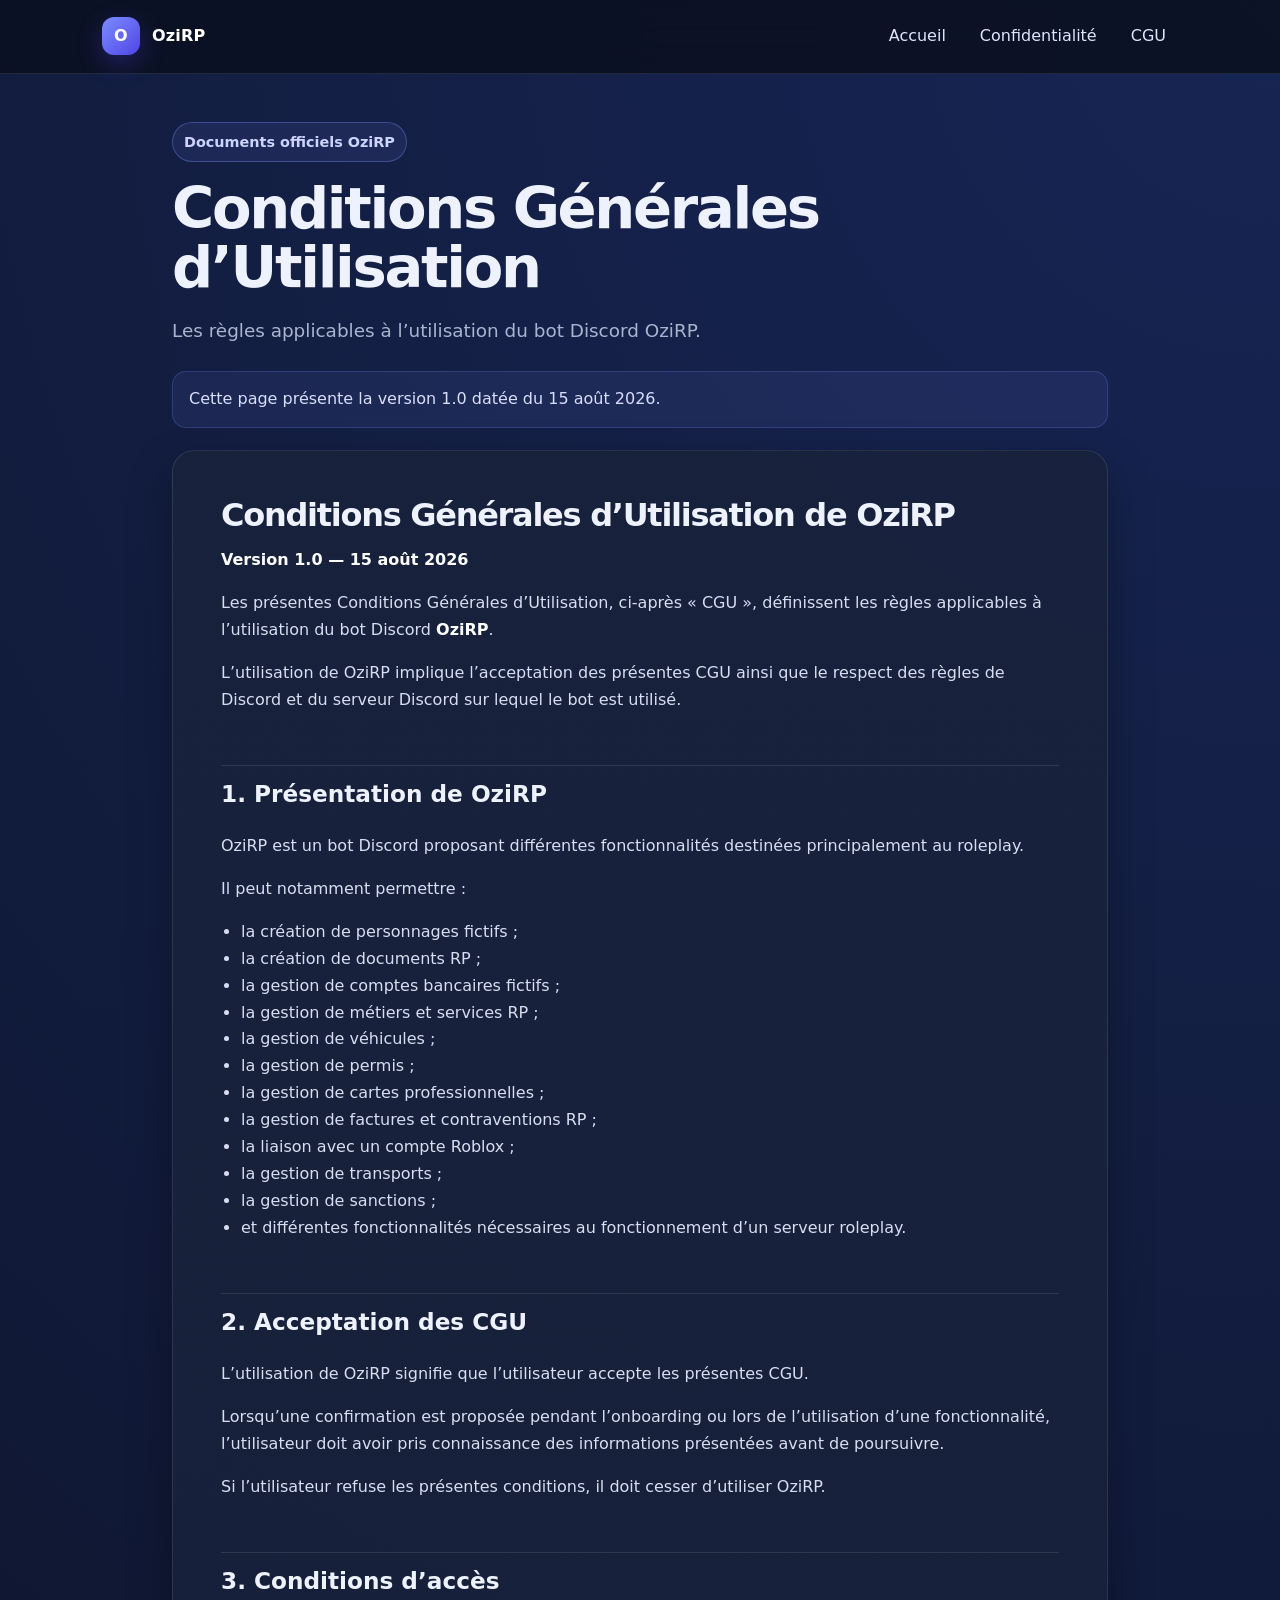
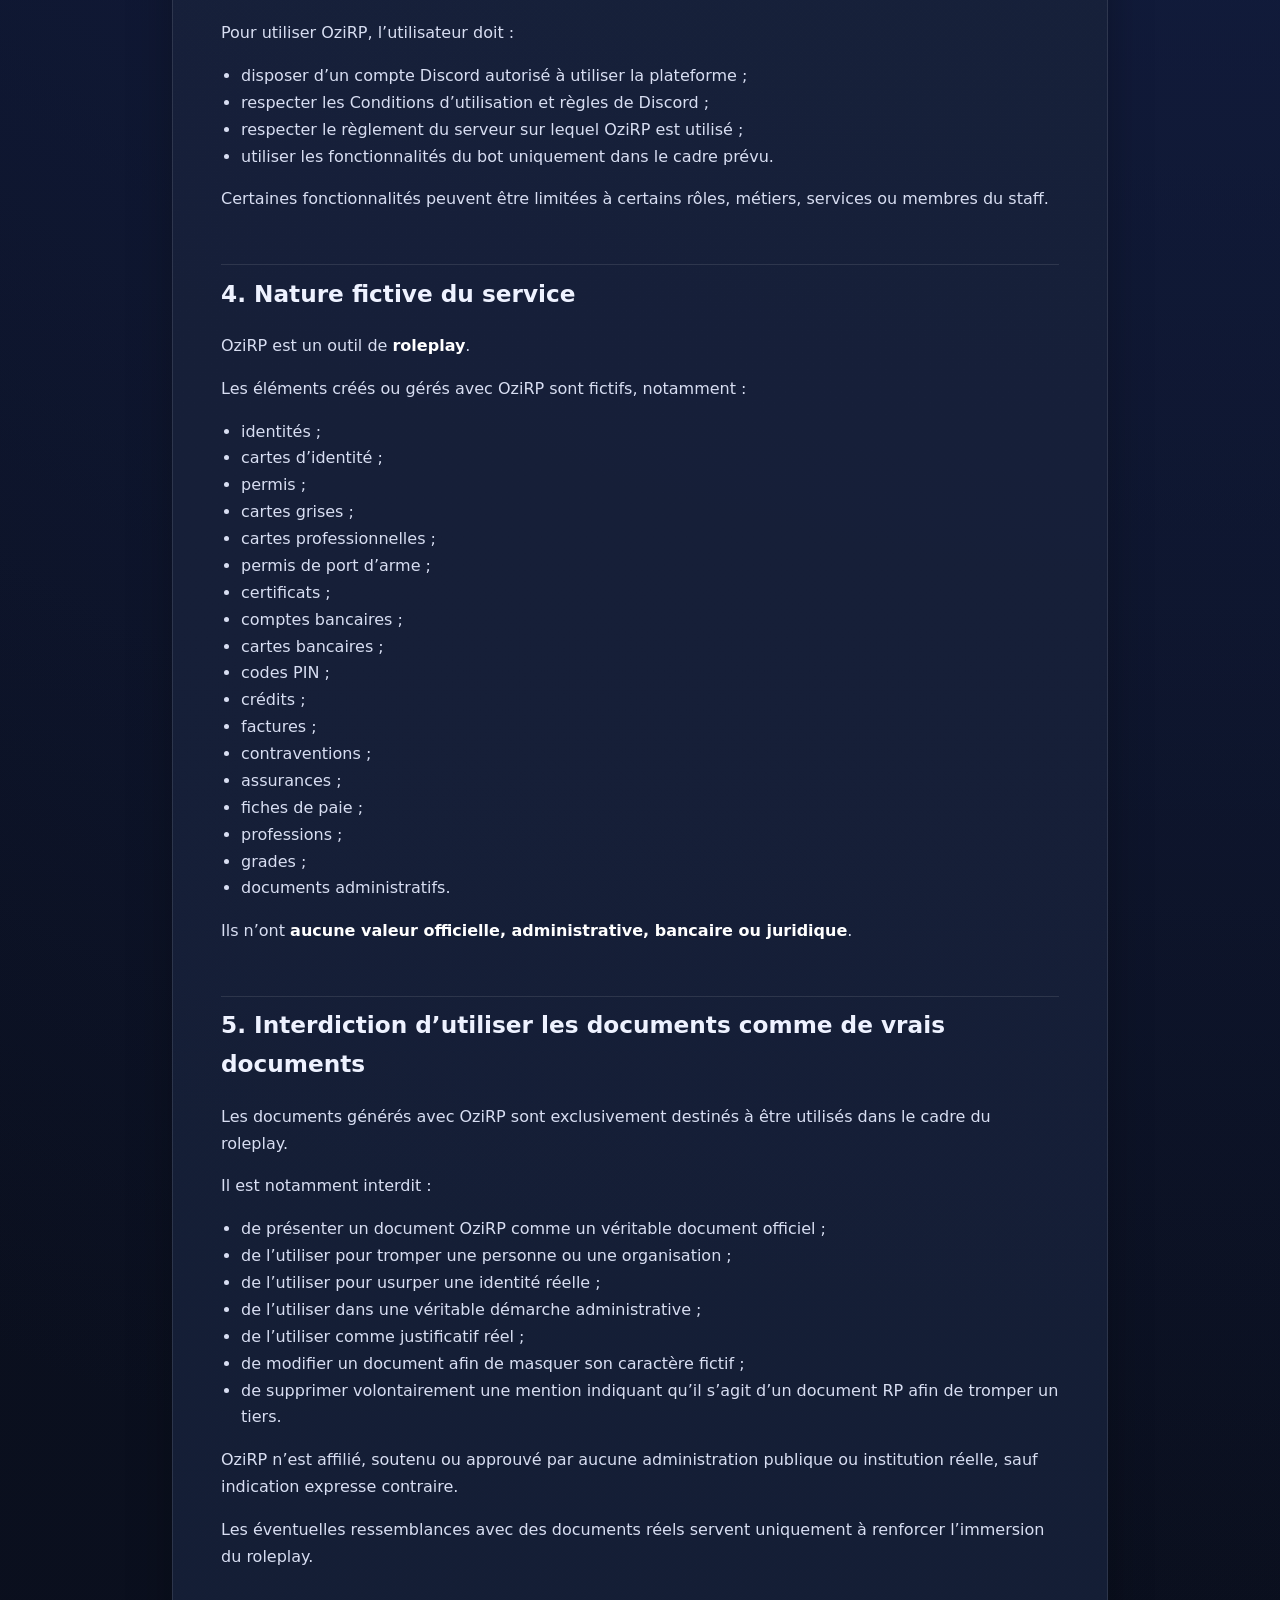
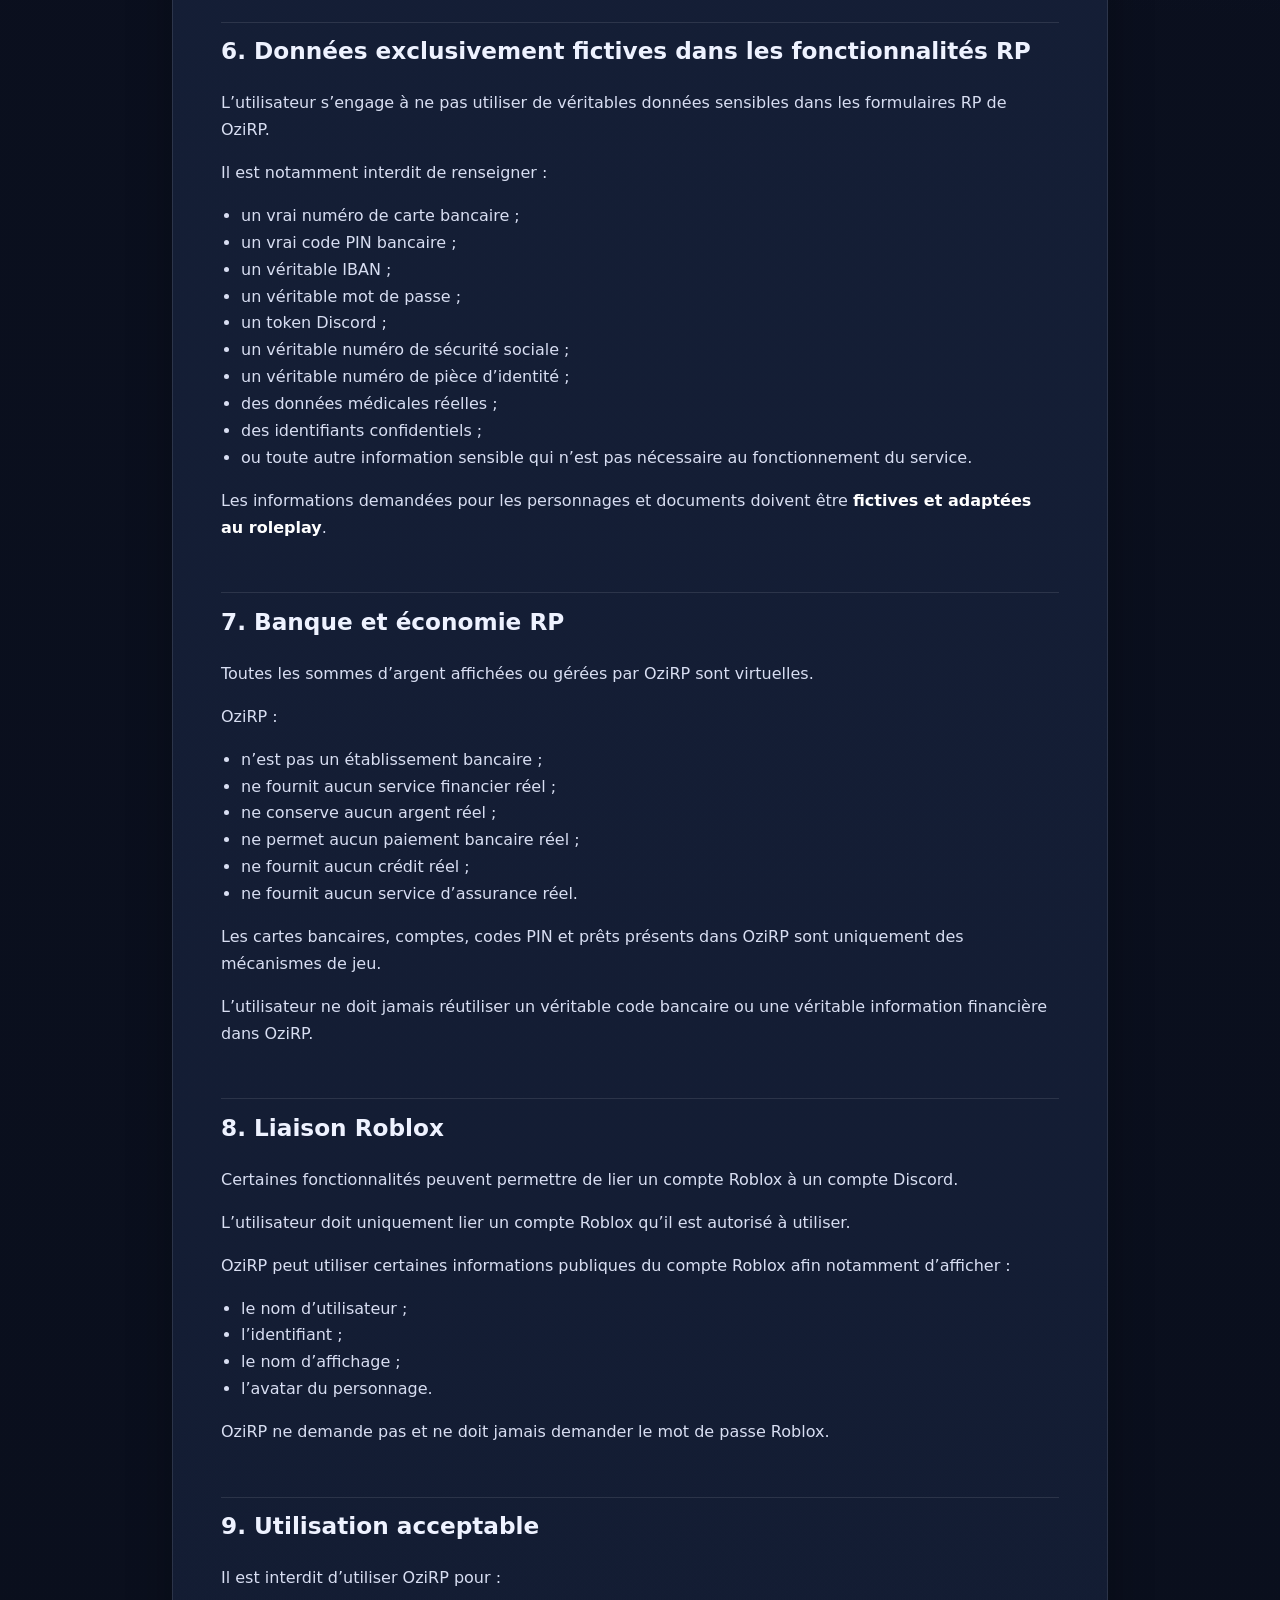
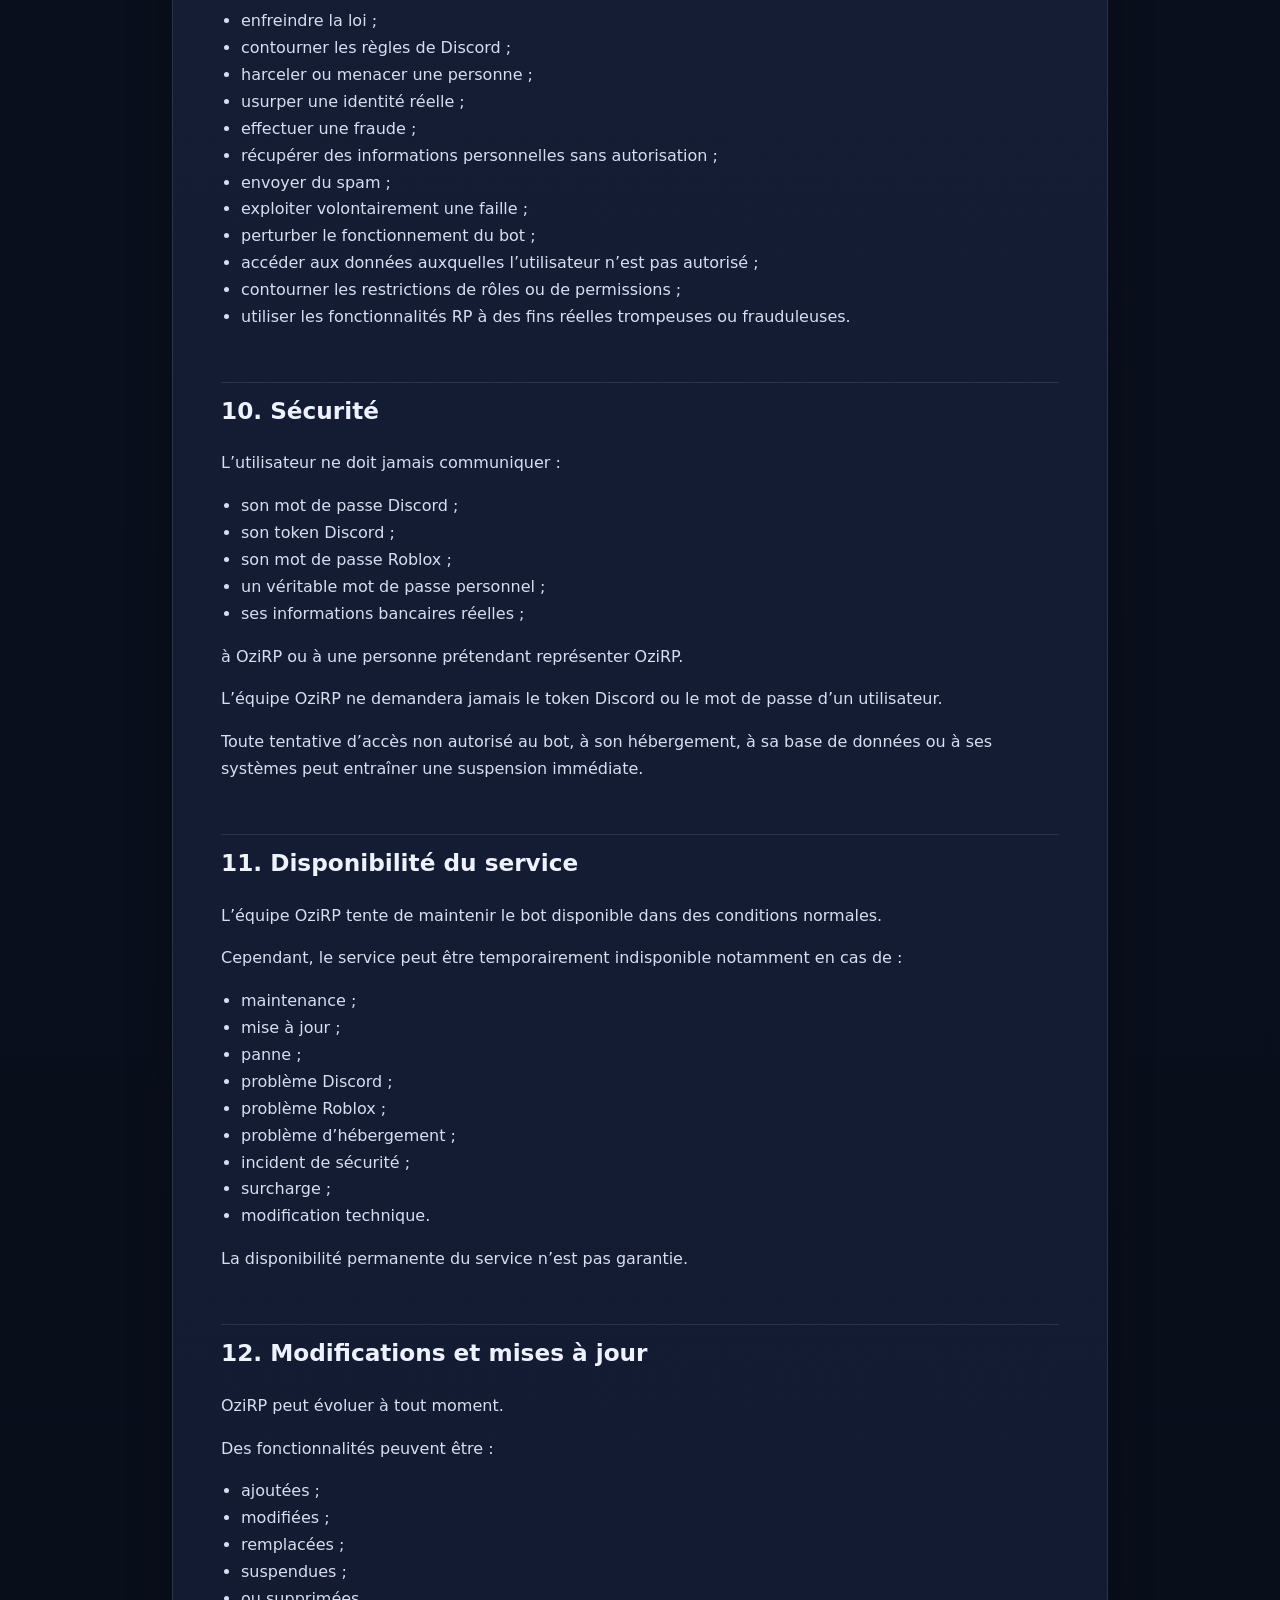
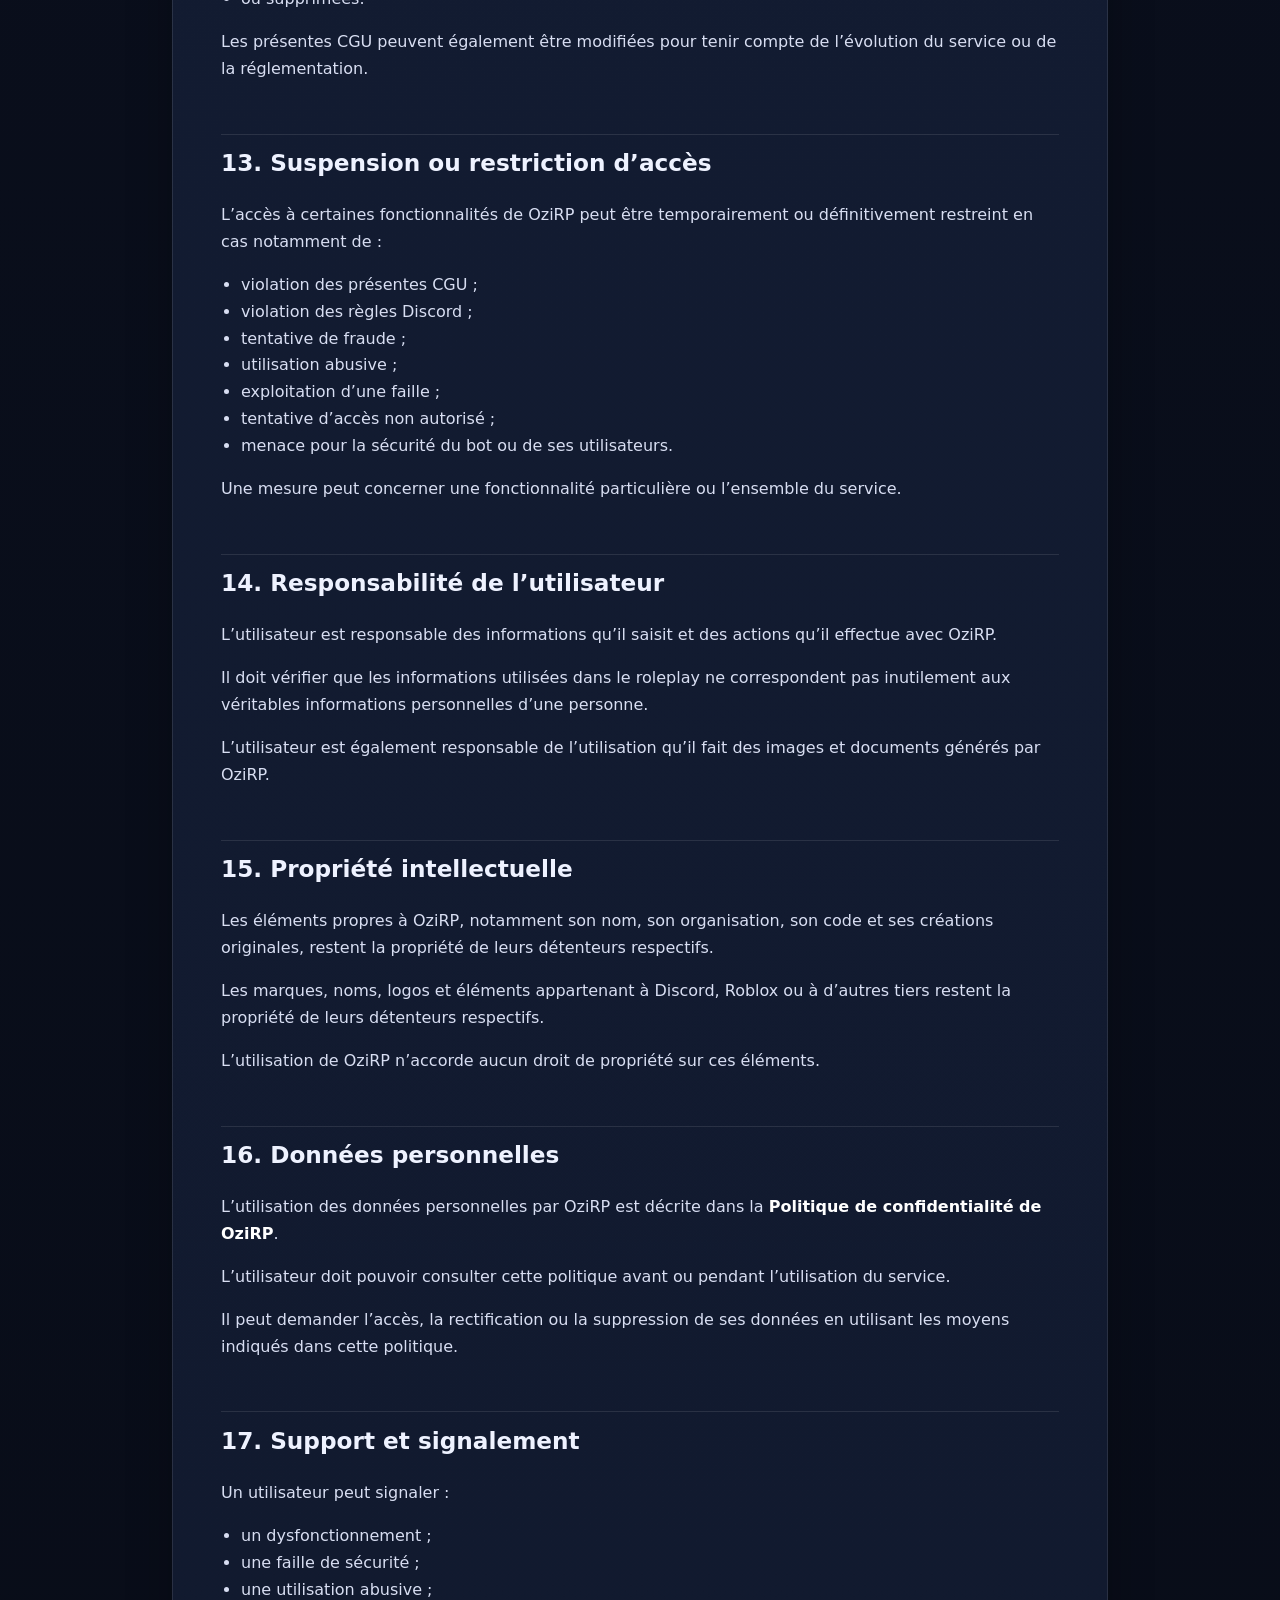
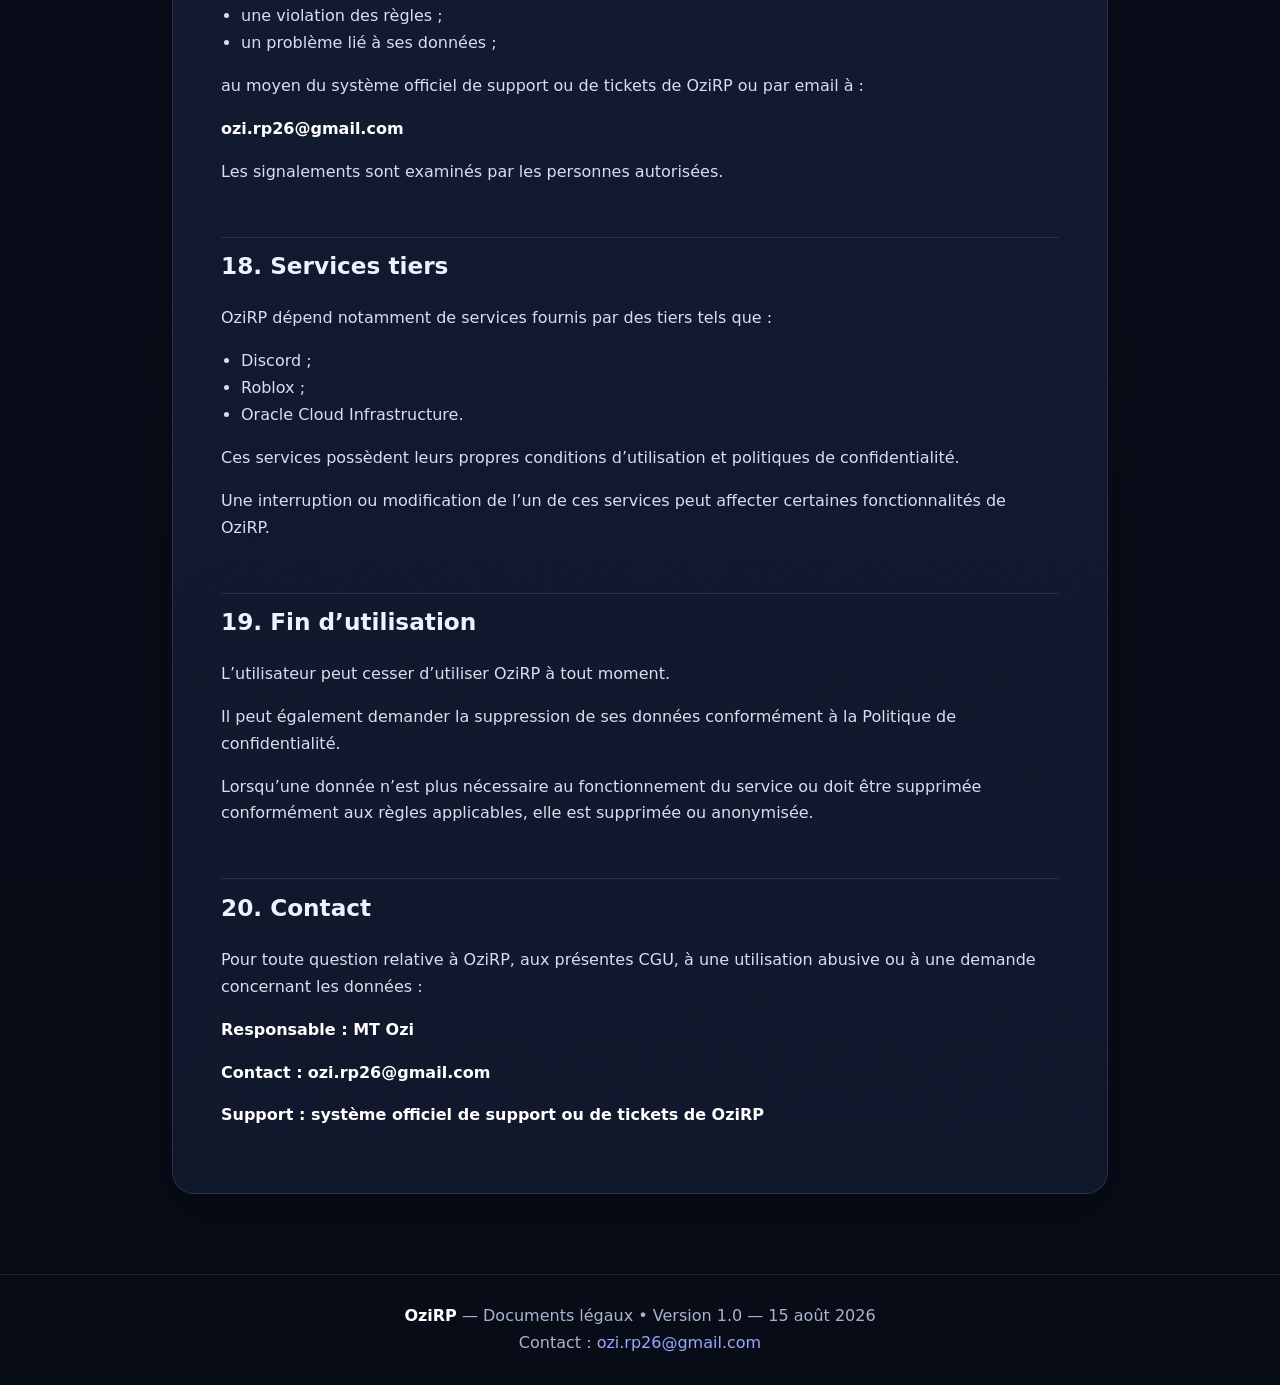
==== cgu.html @ c90db29f "Add files via upload" ====
<!doctype html>
<html lang="fr"><head><meta charset="utf-8"><meta name="viewport" content="width=device-width,initial-scale=1"><title>Conditions Générales d’Utilisation — OziRP</title><meta name="description" content="Les règles applicables à l’utilisation du bot Discord OziRP."><link rel="stylesheet" href="styles.css"></head><body><header class="site-header"><nav class="nav"><a class="brand" href="index.html"><span class="logo">O</span><span>OziRP</span></a><div class="navlinks"><a href="index.html">Accueil</a><a href="politique-confidentialite.html">Confidentialité</a><a href="cgu.html">CGU</a></div></nav></header><main class="legal-wrap"><div class="legal-top"><span class="badge">Documents officiels OziRP</span><h1>Conditions Générales d’Utilisation</h1><p class="lead">Les règles applicables à l’utilisation du bot Discord OziRP.</p></div><div class="legal-note">Cette page présente la version 1.0 datée du 15 août 2026.</div><article class="legal-card"><h1>Conditions Générales d’Utilisation de OziRP</h1>
<p><strong>Version 1.0 — 15 août 2026</strong></p>
<p>Les présentes Conditions Générales d’Utilisation, ci-après « CGU », définissent les règles applicables à l’utilisation du bot Discord <strong>OziRP</strong>.</p>
<p>L’utilisation de OziRP implique l’acceptation des présentes CGU ainsi que le respect des règles de Discord et du serveur Discord sur lequel le bot est utilisé.</p>
<h2 id="1-presentation-de-ozirp">1. Présentation de OziRP</h2>
<p>OziRP est un bot Discord proposant différentes fonctionnalités destinées principalement au roleplay.</p>
<p>Il peut notamment permettre :</p>
<ul>
<li>la création de personnages fictifs ;</li>
<li>la création de documents RP ;</li>
<li>la gestion de comptes bancaires fictifs ;</li>
<li>la gestion de métiers et services RP ;</li>
<li>la gestion de véhicules ;</li>
<li>la gestion de permis ;</li>
<li>la gestion de cartes professionnelles ;</li>
<li>la gestion de factures et contraventions RP ;</li>
<li>la liaison avec un compte Roblox ;</li>
<li>la gestion de transports ;</li>
<li>la gestion de sanctions ;</li>
<li>et différentes fonctionnalités nécessaires au fonctionnement d’un serveur roleplay.</li>
</ul>
<h2 id="2-acceptation-des-cgu">2. Acceptation des CGU</h2>
<p>L’utilisation de OziRP signifie que l’utilisateur accepte les présentes CGU.</p>
<p>Lorsqu’une confirmation est proposée pendant l’onboarding ou lors de l’utilisation d’une fonctionnalité, l’utilisateur doit avoir pris connaissance des informations présentées avant de poursuivre.</p>
<p>Si l’utilisateur refuse les présentes conditions, il doit cesser d’utiliser OziRP.</p>
<h2 id="3-conditions-dacces">3. Conditions d’accès</h2>
<p>Pour utiliser OziRP, l’utilisateur doit :</p>
<ul>
<li>disposer d’un compte Discord autorisé à utiliser la plateforme ;</li>
<li>respecter les Conditions d’utilisation et règles de Discord ;</li>
<li>respecter le règlement du serveur sur lequel OziRP est utilisé ;</li>
<li>utiliser les fonctionnalités du bot uniquement dans le cadre prévu.</li>
</ul>
<p>Certaines fonctionnalités peuvent être limitées à certains rôles, métiers, services ou membres du staff.</p>
<h2 id="4-nature-fictive-du-service">4. Nature fictive du service</h2>
<p>OziRP est un outil de <strong>roleplay</strong>.</p>
<p>Les éléments créés ou gérés avec OziRP sont fictifs, notamment :</p>
<ul>
<li>identités ;</li>
<li>cartes d’identité ;</li>
<li>permis ;</li>
<li>cartes grises ;</li>
<li>cartes professionnelles ;</li>
<li>permis de port d’arme ;</li>
<li>certificats ;</li>
<li>comptes bancaires ;</li>
<li>cartes bancaires ;</li>
<li>codes PIN ;</li>
<li>crédits ;</li>
<li>factures ;</li>
<li>contraventions ;</li>
<li>assurances ;</li>
<li>fiches de paie ;</li>
<li>professions ;</li>
<li>grades ;</li>
<li>documents administratifs.</li>
</ul>
<p>Ils n’ont <strong>aucune valeur officielle, administrative, bancaire ou juridique</strong>.</p>
<h2 id="5-interdiction-dutiliser-les-documents-comme-de-vrais-documents">5. Interdiction d’utiliser les documents comme de vrais documents</h2>
<p>Les documents générés avec OziRP sont exclusivement destinés à être utilisés dans le cadre du roleplay.</p>
<p>Il est notamment interdit :</p>
<ul>
<li>de présenter un document OziRP comme un véritable document officiel ;</li>
<li>de l’utiliser pour tromper une personne ou une organisation ;</li>
<li>de l’utiliser pour usurper une identité réelle ;</li>
<li>de l’utiliser dans une véritable démarche administrative ;</li>
<li>de l’utiliser comme justificatif réel ;</li>
<li>de modifier un document afin de masquer son caractère fictif ;</li>
<li>de supprimer volontairement une mention indiquant qu’il s’agit d’un document RP afin de tromper un tiers.</li>
</ul>
<p>OziRP n’est affilié, soutenu ou approuvé par aucune administration publique ou institution réelle, sauf indication expresse contraire.</p>
<p>Les éventuelles ressemblances avec des documents réels servent uniquement à renforcer l’immersion du roleplay.</p>
<h2 id="6-donnees-exclusivement-fictives-dans-les-fonctionnalites-rp">6. Données exclusivement fictives dans les fonctionnalités RP</h2>
<p>L’utilisateur s’engage à ne pas utiliser de véritables données sensibles dans les formulaires RP de OziRP.</p>
<p>Il est notamment interdit de renseigner :</p>
<ul>
<li>un vrai numéro de carte bancaire ;</li>
<li>un vrai code PIN bancaire ;</li>
<li>un véritable IBAN ;</li>
<li>un véritable mot de passe ;</li>
<li>un token Discord ;</li>
<li>un véritable numéro de sécurité sociale ;</li>
<li>un véritable numéro de pièce d’identité ;</li>
<li>des données médicales réelles ;</li>
<li>des identifiants confidentiels ;</li>
<li>ou toute autre information sensible qui n’est pas nécessaire au fonctionnement du service.</li>
</ul>
<p>Les informations demandées pour les personnages et documents doivent être <strong>fictives et adaptées au roleplay</strong>.</p>
<h2 id="7-banque-et-economie-rp">7. Banque et économie RP</h2>
<p>Toutes les sommes d’argent affichées ou gérées par OziRP sont virtuelles.</p>
<p>OziRP :</p>
<ul>
<li>n’est pas un établissement bancaire ;</li>
<li>ne fournit aucun service financier réel ;</li>
<li>ne conserve aucun argent réel ;</li>
<li>ne permet aucun paiement bancaire réel ;</li>
<li>ne fournit aucun crédit réel ;</li>
<li>ne fournit aucun service d’assurance réel.</li>
</ul>
<p>Les cartes bancaires, comptes, codes PIN et prêts présents dans OziRP sont uniquement des mécanismes de jeu.</p>
<p>L’utilisateur ne doit jamais réutiliser un véritable code bancaire ou une véritable information financière dans OziRP.</p>
<h2 id="8-liaison-roblox">8. Liaison Roblox</h2>
<p>Certaines fonctionnalités peuvent permettre de lier un compte Roblox à un compte Discord.</p>
<p>L’utilisateur doit uniquement lier un compte Roblox qu’il est autorisé à utiliser.</p>
<p>OziRP peut utiliser certaines informations publiques du compte Roblox afin notamment d’afficher :</p>
<ul>
<li>le nom d’utilisateur ;</li>
<li>l’identifiant ;</li>
<li>le nom d’affichage ;</li>
<li>l’avatar du personnage.</li>
</ul>
<p>OziRP ne demande pas et ne doit jamais demander le mot de passe Roblox.</p>
<h2 id="9-utilisation-acceptable">9. Utilisation acceptable</h2>
<p>Il est interdit d’utiliser OziRP pour :</p>
<ul>
<li>enfreindre la loi ;</li>
<li>contourner les règles de Discord ;</li>
<li>harceler ou menacer une personne ;</li>
<li>usurper une identité réelle ;</li>
<li>effectuer une fraude ;</li>
<li>récupérer des informations personnelles sans autorisation ;</li>
<li>envoyer du spam ;</li>
<li>exploiter volontairement une faille ;</li>
<li>perturber le fonctionnement du bot ;</li>
<li>accéder aux données auxquelles l’utilisateur n’est pas autorisé ;</li>
<li>contourner les restrictions de rôles ou de permissions ;</li>
<li>utiliser les fonctionnalités RP à des fins réelles trompeuses ou frauduleuses.</li>
</ul>
<h2 id="10-securite">10. Sécurité</h2>
<p>L’utilisateur ne doit jamais communiquer :</p>
<ul>
<li>son mot de passe Discord ;</li>
<li>son token Discord ;</li>
<li>son mot de passe Roblox ;</li>
<li>un véritable mot de passe personnel ;</li>
<li>ses informations bancaires réelles ;</li>
</ul>
<p>à OziRP ou à une personne prétendant représenter OziRP.</p>
<p>L’équipe OziRP ne demandera jamais le token Discord ou le mot de passe d’un utilisateur.</p>
<p>Toute tentative d’accès non autorisé au bot, à son hébergement, à sa base de données ou à ses systèmes peut entraîner une suspension immédiate.</p>
<h2 id="11-disponibilite-du-service">11. Disponibilité du service</h2>
<p>L’équipe OziRP tente de maintenir le bot disponible dans des conditions normales.</p>
<p>Cependant, le service peut être temporairement indisponible notamment en cas de :</p>
<ul>
<li>maintenance ;</li>
<li>mise à jour ;</li>
<li>panne ;</li>
<li>problème Discord ;</li>
<li>problème Roblox ;</li>
<li>problème d’hébergement ;</li>
<li>incident de sécurité ;</li>
<li>surcharge ;</li>
<li>modification technique.</li>
</ul>
<p>La disponibilité permanente du service n’est pas garantie.</p>
<h2 id="12-modifications-et-mises-a-jour">12. Modifications et mises à jour</h2>
<p>OziRP peut évoluer à tout moment.</p>
<p>Des fonctionnalités peuvent être :</p>
<ul>
<li>ajoutées ;</li>
<li>modifiées ;</li>
<li>remplacées ;</li>
<li>suspendues ;</li>
<li>ou supprimées.</li>
</ul>
<p>Les présentes CGU peuvent également être modifiées pour tenir compte de l’évolution du service ou de la réglementation.</p>
<h2 id="13-suspension-ou-restriction-dacces">13. Suspension ou restriction d’accès</h2>
<p>L’accès à certaines fonctionnalités de OziRP peut être temporairement ou définitivement restreint en cas notamment de :</p>
<ul>
<li>violation des présentes CGU ;</li>
<li>violation des règles Discord ;</li>
<li>tentative de fraude ;</li>
<li>utilisation abusive ;</li>
<li>exploitation d’une faille ;</li>
<li>tentative d’accès non autorisé ;</li>
<li>menace pour la sécurité du bot ou de ses utilisateurs.</li>
</ul>
<p>Une mesure peut concerner une fonctionnalité particulière ou l’ensemble du service.</p>
<h2 id="14-responsabilite-de-lutilisateur">14. Responsabilité de l’utilisateur</h2>
<p>L’utilisateur est responsable des informations qu’il saisit et des actions qu’il effectue avec OziRP.</p>
<p>Il doit vérifier que les informations utilisées dans le roleplay ne correspondent pas inutilement aux véritables informations personnelles d’une personne.</p>
<p>L’utilisateur est également responsable de l’utilisation qu’il fait des images et documents générés par OziRP.</p>
<h2 id="15-propriete-intellectuelle">15. Propriété intellectuelle</h2>
<p>Les éléments propres à OziRP, notamment son nom, son organisation, son code et ses créations originales, restent la propriété de leurs détenteurs respectifs.</p>
<p>Les marques, noms, logos et éléments appartenant à Discord, Roblox ou à d’autres tiers restent la propriété de leurs détenteurs respectifs.</p>
<p>L’utilisation de OziRP n’accorde aucun droit de propriété sur ces éléments.</p>
<h2 id="16-donnees-personnelles">16. Données personnelles</h2>
<p>L’utilisation des données personnelles par OziRP est décrite dans la <strong>Politique de confidentialité de OziRP</strong>.</p>
<p>L’utilisateur doit pouvoir consulter cette politique avant ou pendant l’utilisation du service.</p>
<p>Il peut demander l’accès, la rectification ou la suppression de ses données en utilisant les moyens indiqués dans cette politique.</p>
<h2 id="17-support-et-signalement">17. Support et signalement</h2>
<p>Un utilisateur peut signaler :</p>
<ul>
<li>un dysfonctionnement ;</li>
<li>une faille de sécurité ;</li>
<li>une utilisation abusive ;</li>
<li>une violation des règles ;</li>
<li>un problème lié à ses données ;</li>
</ul>
<p>au moyen du système officiel de support ou de tickets de OziRP ou par email à :</p>
<p><a href="mailto:ozi.rp26@gmail.com"><strong>ozi.rp26@gmail.com</strong></a></p>
<p>Les signalements sont examinés par les personnes autorisées.</p>
<h2 id="18-services-tiers">18. Services tiers</h2>
<p>OziRP dépend notamment de services fournis par des tiers tels que :</p>
<ul>
<li>Discord ;</li>
<li>Roblox ;</li>
<li>Oracle Cloud Infrastructure.</li>
</ul>
<p>Ces services possèdent leurs propres conditions d’utilisation et politiques de confidentialité.</p>
<p>Une interruption ou modification de l’un de ces services peut affecter certaines fonctionnalités de OziRP.</p>
<h2 id="19-fin-dutilisation">19. Fin d’utilisation</h2>
<p>L’utilisateur peut cesser d’utiliser OziRP à tout moment.</p>
<p>Il peut également demander la suppression de ses données conformément à la Politique de confidentialité.</p>
<p>Lorsqu’une donnée n’est plus nécessaire au fonctionnement du service ou doit être supprimée conformément aux règles applicables, elle est supprimée ou anonymisée.</p>
<h2 id="20-contact">20. Contact</h2>
<p>Pour toute question relative à OziRP, aux présentes CGU, à une utilisation abusive ou à une demande concernant les données :</p>
<p><strong>Responsable : MT Ozi</strong></p>
<p><strong>Contact :</strong> <a href="mailto:ozi.rp26@gmail.com"><strong>ozi.rp26@gmail.com</strong></a></p>
<p><strong>Support : système officiel de support ou de tickets de OziRP</strong></p>
</article></main><footer class="footer"><strong>OziRP</strong> — Documents légaux • Version 1.0 — 15 août 2026<br>Contact : <a href="mailto:ozi.rp26@gmail.com">ozi.rp26@gmail.com</a></footer></body></html>
---- styles.css ----
:root {
  --bg: #0b1020;
  --panel: #121a2f;
  --panel-2: #18223c;
  --text: #eef2ff;
  --muted: #aab4cf;
  --accent: #7c8cff;
  --accent-2: #9aa6ff;
  --line: rgba(255,255,255,.10);
  --ok: #6ee7b7;
  --shadow: 0 18px 45px rgba(0,0,0,.28);
}
*{box-sizing:border-box}
html{scroll-behavior:smooth}
body{margin:0;background:radial-gradient(circle at top right,#172554 0,transparent 34%),linear-gradient(180deg,#0b1020,#0a0f1d 55%,#080c17);color:var(--text);font-family:Inter,ui-sans-serif,system-ui,-apple-system,BlinkMacSystemFont,"Segoe UI",sans-serif;line-height:1.68}
a{color:var(--accent-2);text-decoration:none}
a:hover{text-decoration:underline}
.site-header{position:sticky;top:0;z-index:10;background:rgba(11,16,32,.86);backdrop-filter:blur(16px);border-bottom:1px solid var(--line)}
.nav{max-width:1120px;margin:auto;padding:14px 22px;display:flex;align-items:center;justify-content:space-between;gap:18px}
.brand{display:flex;align-items:center;gap:12px;font-weight:800;letter-spacing:.2px;color:white}
.logo{width:38px;height:38px;border-radius:12px;display:grid;place-items:center;background:linear-gradient(135deg,var(--accent),#4f46e5);box-shadow:0 8px 25px rgba(79,70,229,.32);font-weight:900}
.navlinks{display:flex;gap:10px;flex-wrap:wrap}
.navlinks a{padding:9px 12px;border-radius:10px;color:#dfe5ff}
.navlinks a:hover{background:rgba(255,255,255,.06);text-decoration:none}
.hero{max-width:1120px;margin:0 auto;padding:78px 22px 48px}
.hero-grid{display:grid;grid-template-columns:1.25fr .75fr;gap:30px;align-items:center}
.badge{display:inline-flex;padding:7px 11px;border:1px solid rgba(124,140,255,.35);border-radius:999px;background:rgba(124,140,255,.10);color:#cdd4ff;font-size:.9rem;font-weight:700}
h1{font-size:clamp(2.2rem,6vw,4.6rem);line-height:1.02;margin:18px 0 16px;letter-spacing:-.04em}
.lead{font-size:1.15rem;color:var(--muted);max-width:760px}
.hero-card,.legal-card,.info-card{background:linear-gradient(180deg,rgba(24,34,60,.92),rgba(18,26,47,.92));border:1px solid var(--line);border-radius:22px;box-shadow:var(--shadow)}
.hero-card{padding:24px}
.hero-card h2{margin-top:0}
.hero-card .status{display:flex;align-items:center;gap:9px;color:#d8ffef;font-weight:700}
.dot{width:10px;height:10px;border-radius:50%;background:var(--ok);box-shadow:0 0 0 5px rgba(110,231,183,.12)}
.actions{display:flex;gap:12px;flex-wrap:wrap;margin-top:24px}
.btn{display:inline-flex;align-items:center;justify-content:center;padding:12px 16px;border-radius:12px;border:1px solid var(--line);font-weight:800;text-decoration:none!important}
.btn.primary{background:linear-gradient(135deg,var(--accent),#5b5ee8);color:#fff;border-color:transparent}
.btn.secondary{background:rgba(255,255,255,.04);color:#eef2ff}
.cards{max-width:1120px;margin:auto;padding:0 22px 76px;display:grid;grid-template-columns:1fr 1fr;gap:20px}
.info-card{padding:26px}
.info-card h2{margin:0 0 8px}
.info-card p{color:var(--muted)}
.legal-wrap{max-width:980px;margin:0 auto;padding:48px 22px 80px}
.legal-top{margin-bottom:24px}
.legal-top h1{font-size:clamp(2rem,5vw,3.6rem)}
.legal-card{padding:clamp(22px,4vw,48px)}
.legal-card h1:first-child{font-size:2rem;margin-top:0}
.legal-card h2{font-size:1.45rem;margin-top:2.2em;padding-top:.4em;border-top:1px solid var(--line)}
.legal-card h3{font-size:1.12rem;margin-top:1.6em}
.legal-card p,.legal-card li{color:#d8def2}
.legal-card strong{color:#fff}
.legal-card ul{padding-left:1.25rem}
.legal-note{margin:0 0 22px;padding:14px 16px;border-radius:14px;background:rgba(124,140,255,.09);border:1px solid rgba(124,140,255,.22);color:#d9deff}
.footer{border-top:1px solid var(--line);color:var(--muted);padding:28px 22px;text-align:center}
.footer strong{color:#fff}
@media(max-width:760px){.hero-grid,.cards{grid-template-columns:1fr}.nav{align-items:flex-start}.navlinks{justify-content:flex-end}.hero{padding-top:50px}.legal-card{border-radius:16px}.navlinks a{padding:7px 8px;font-size:.92rem}}
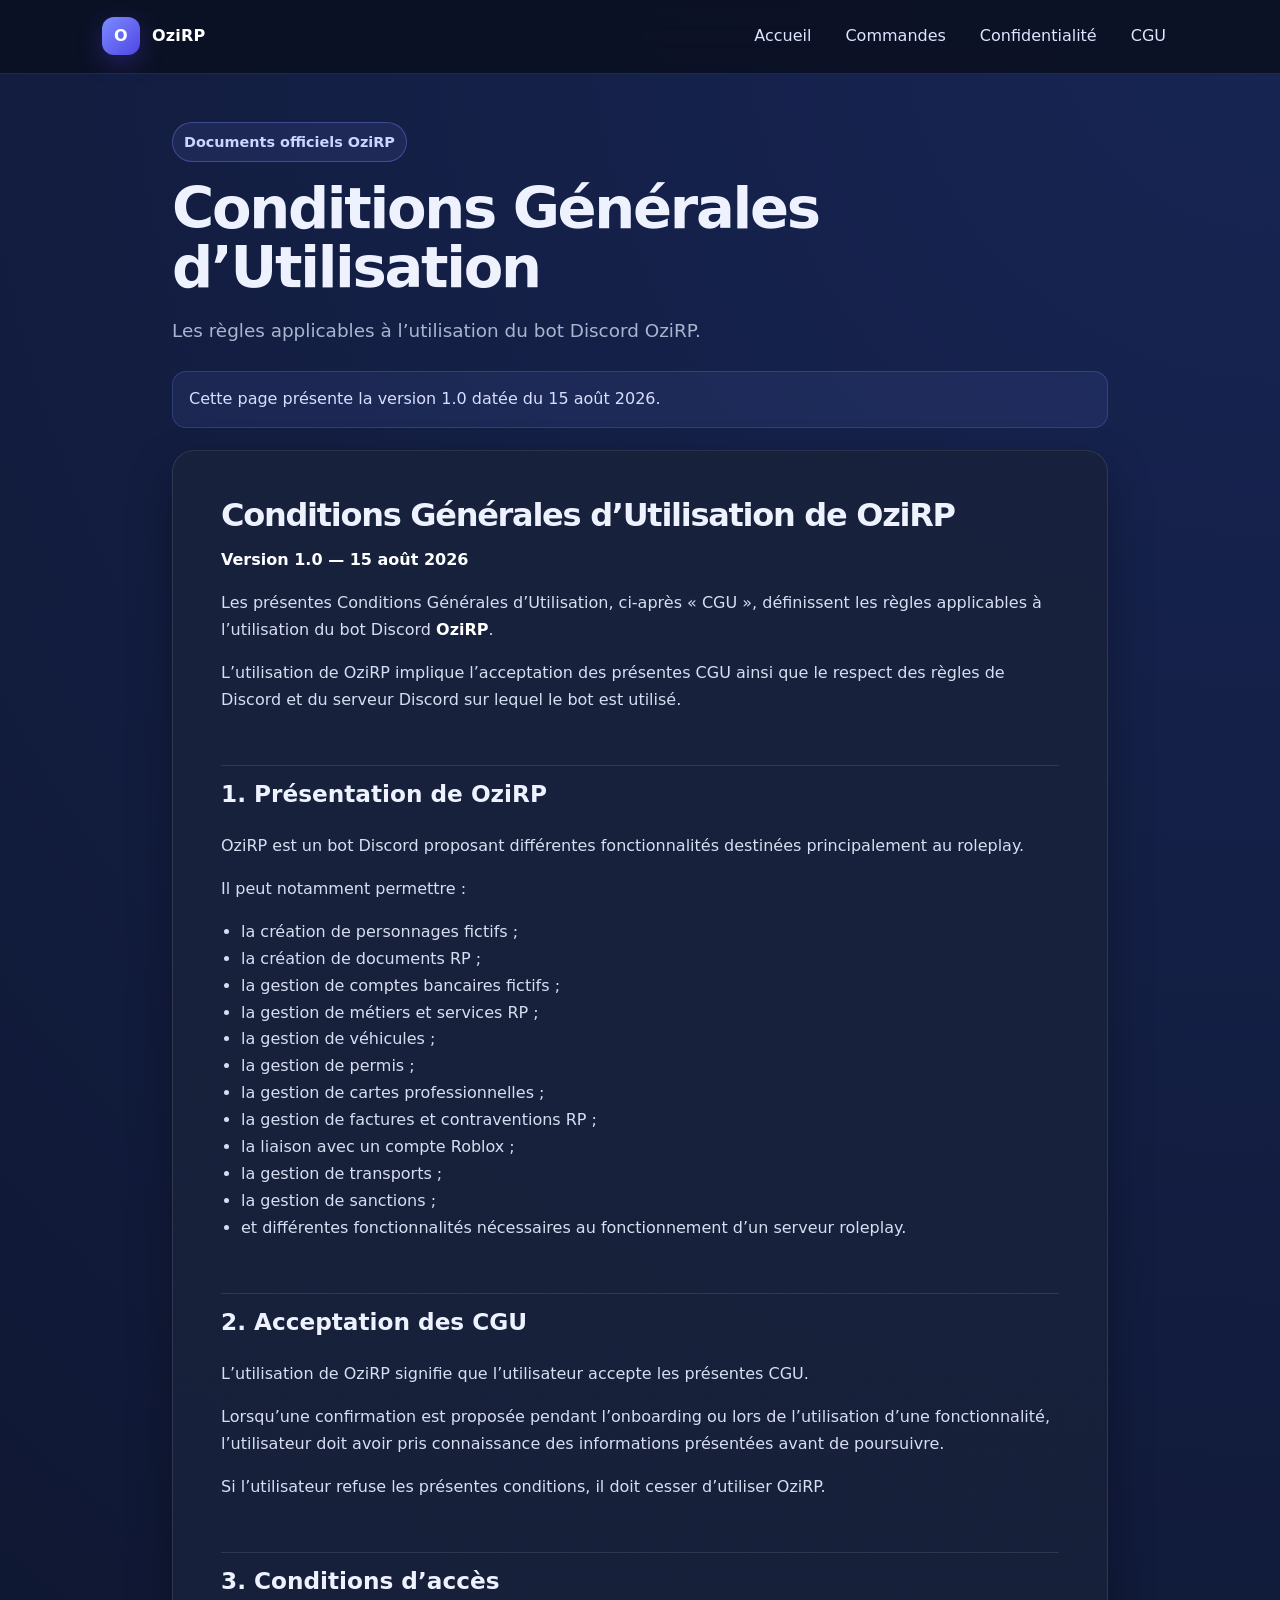
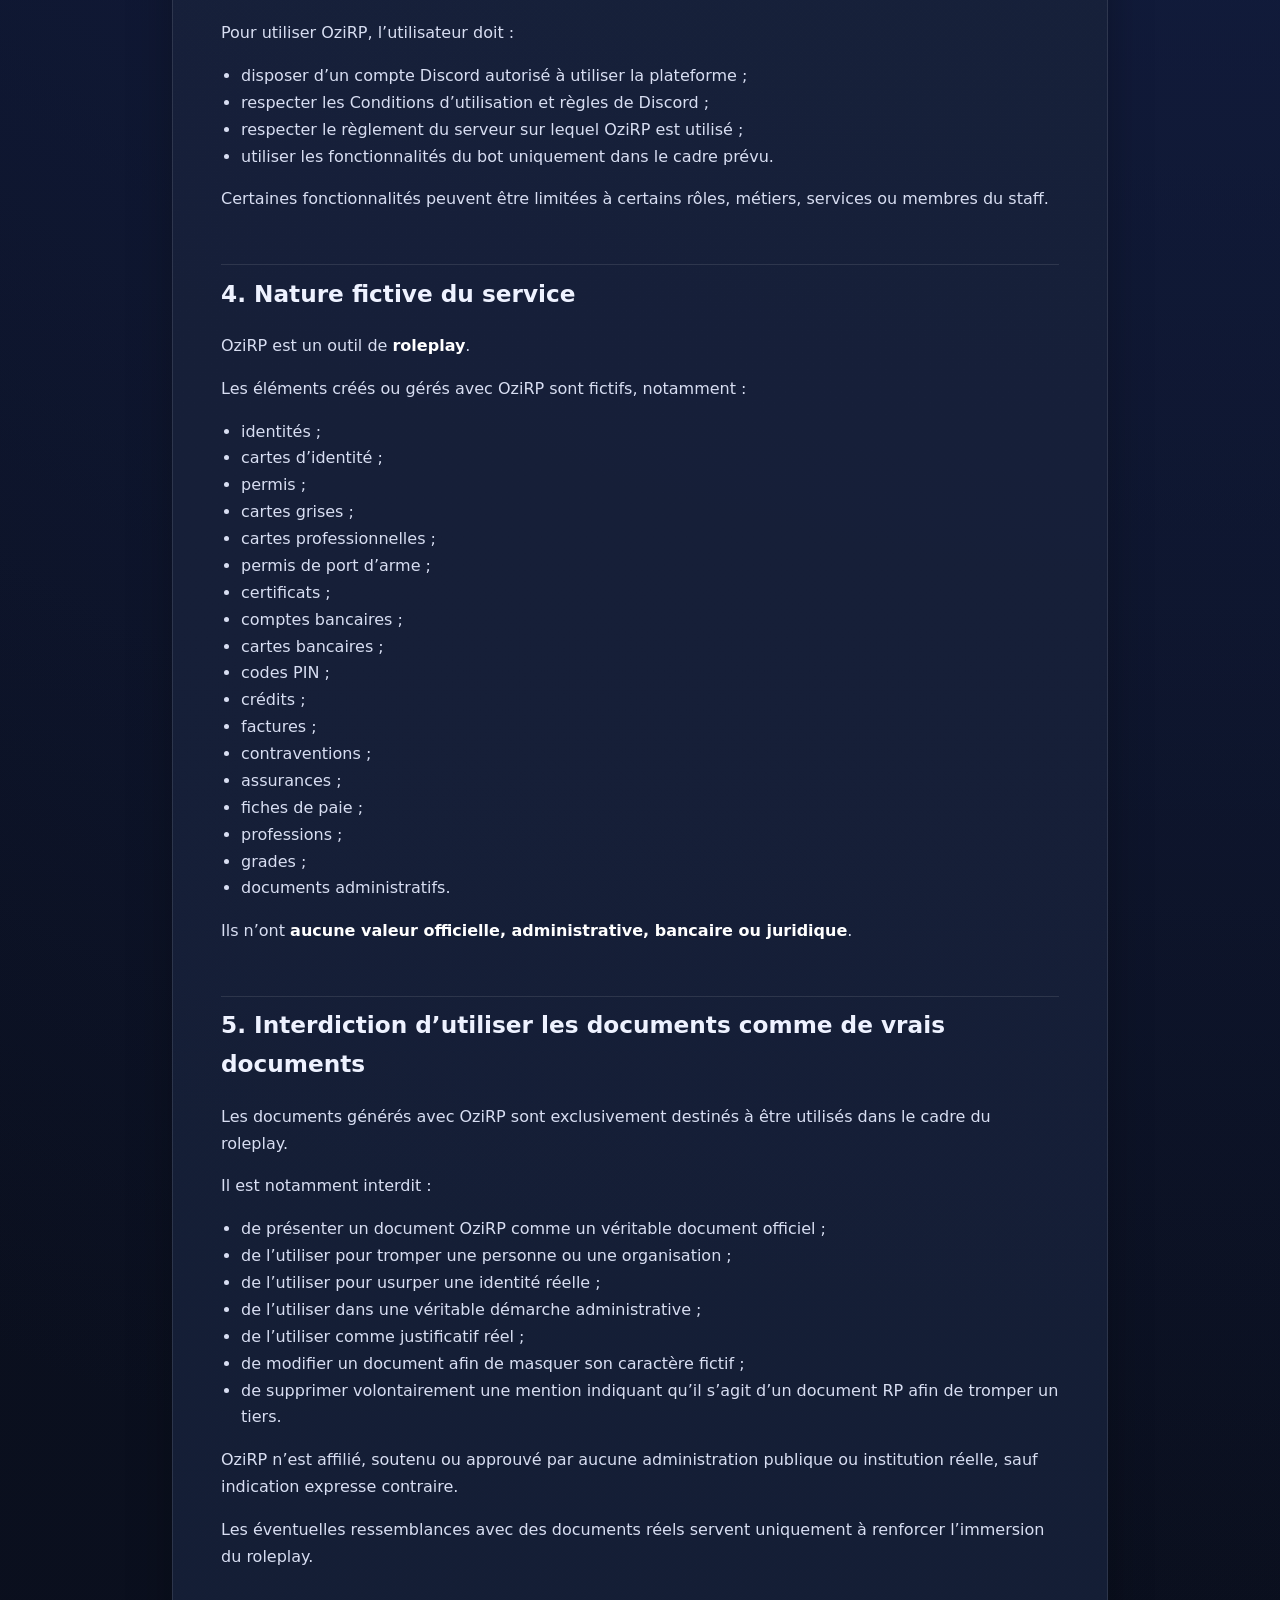
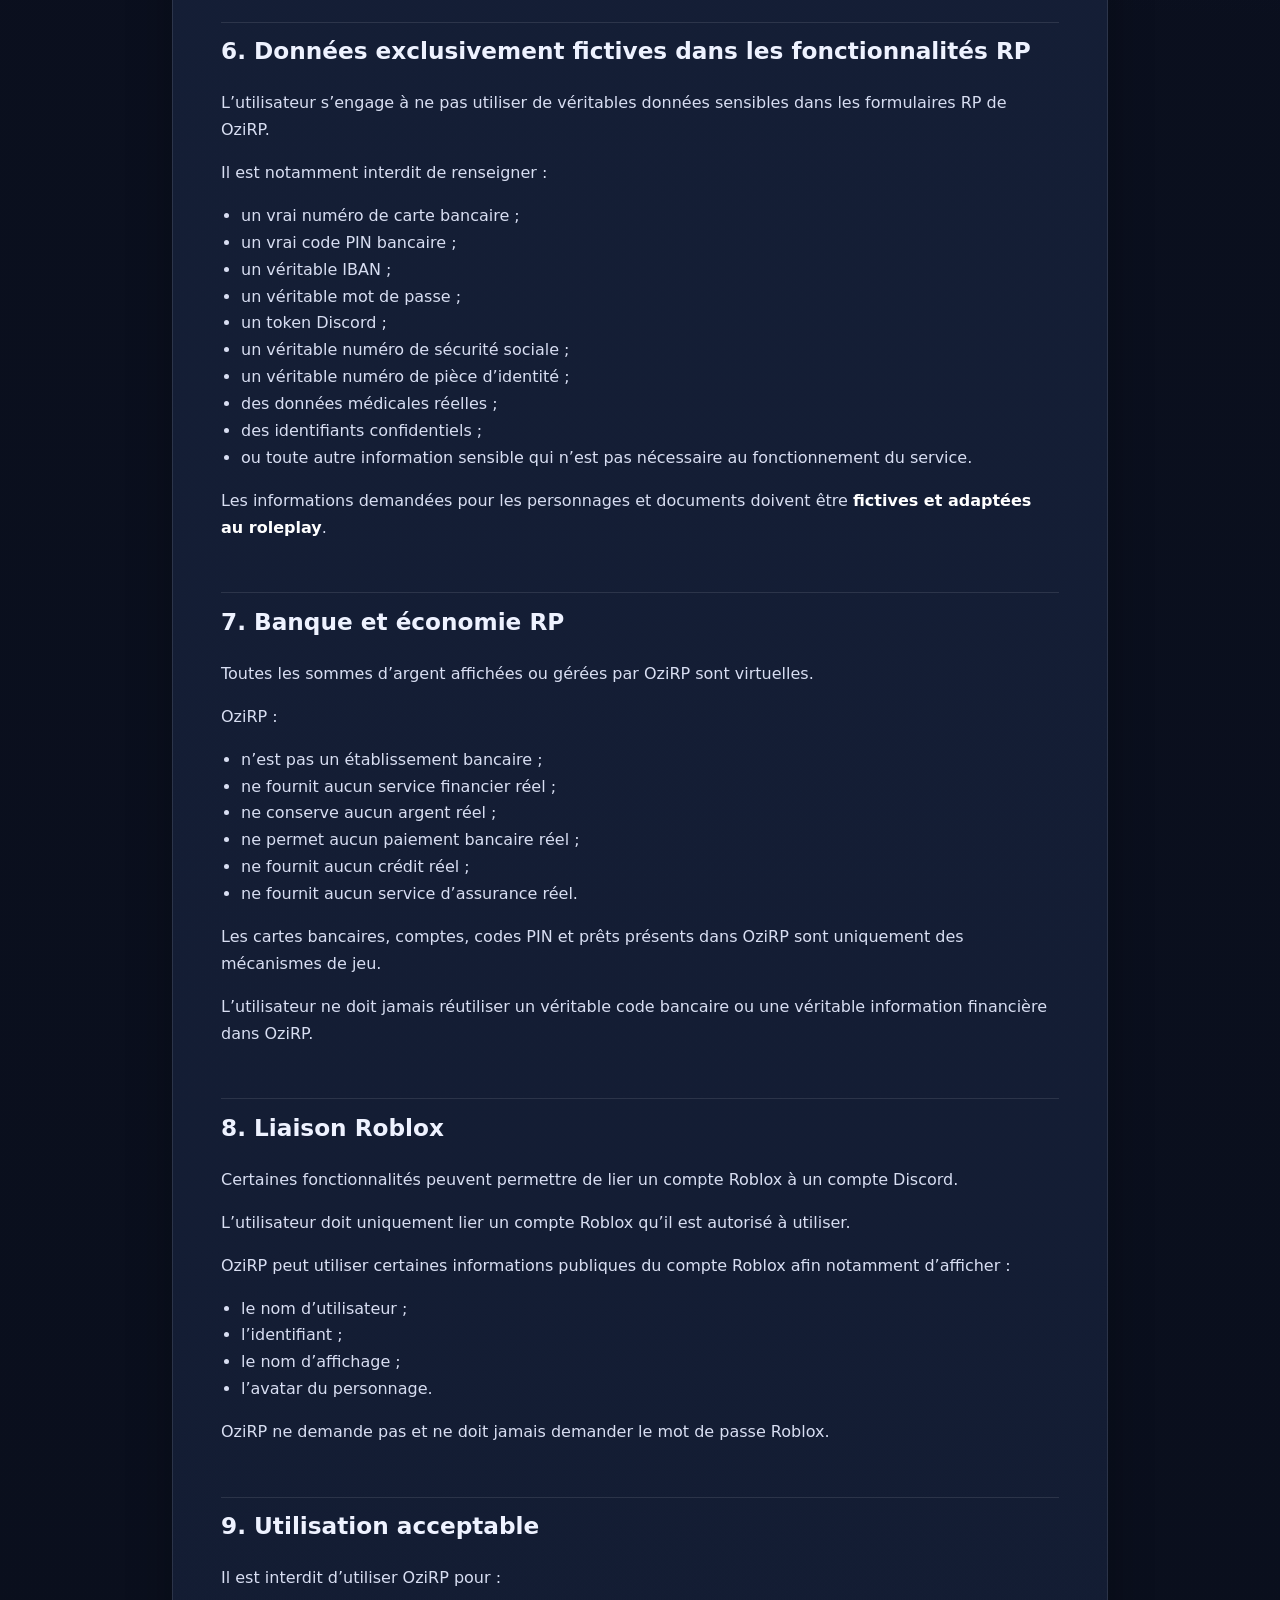
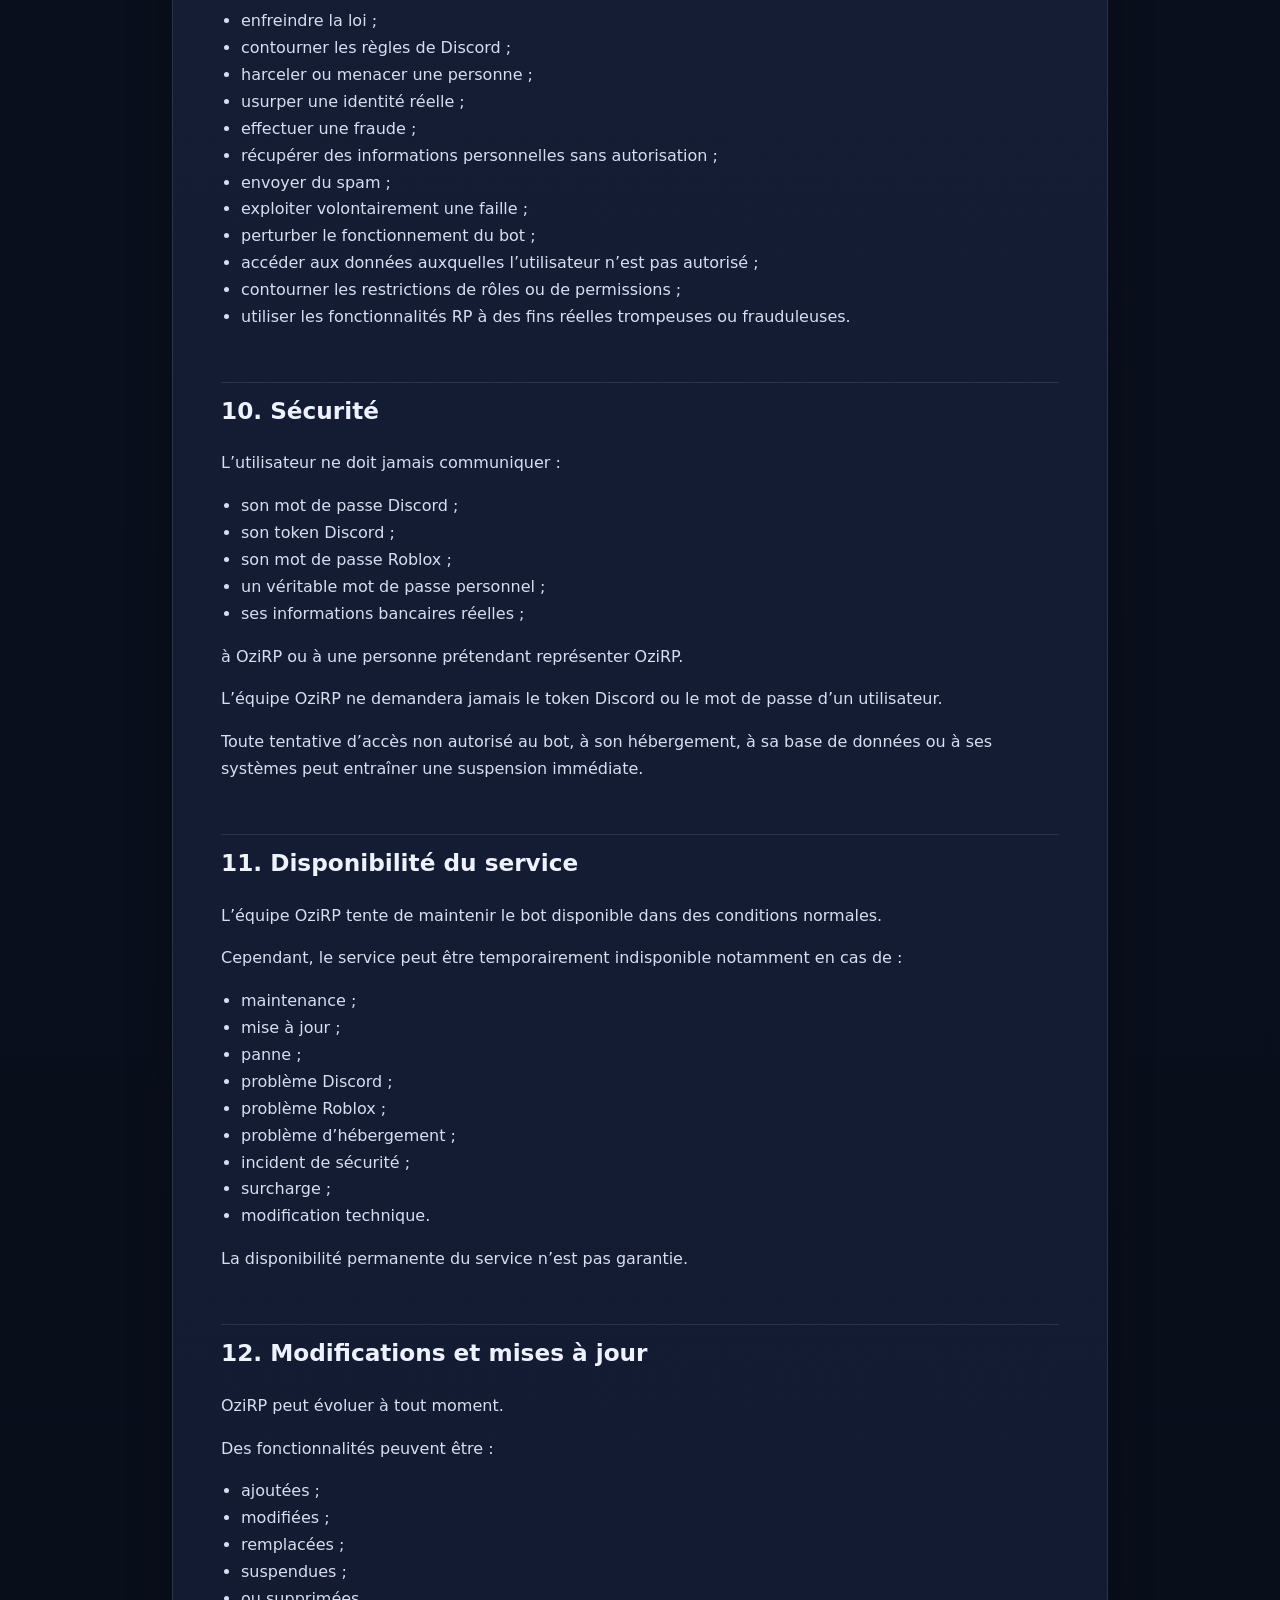
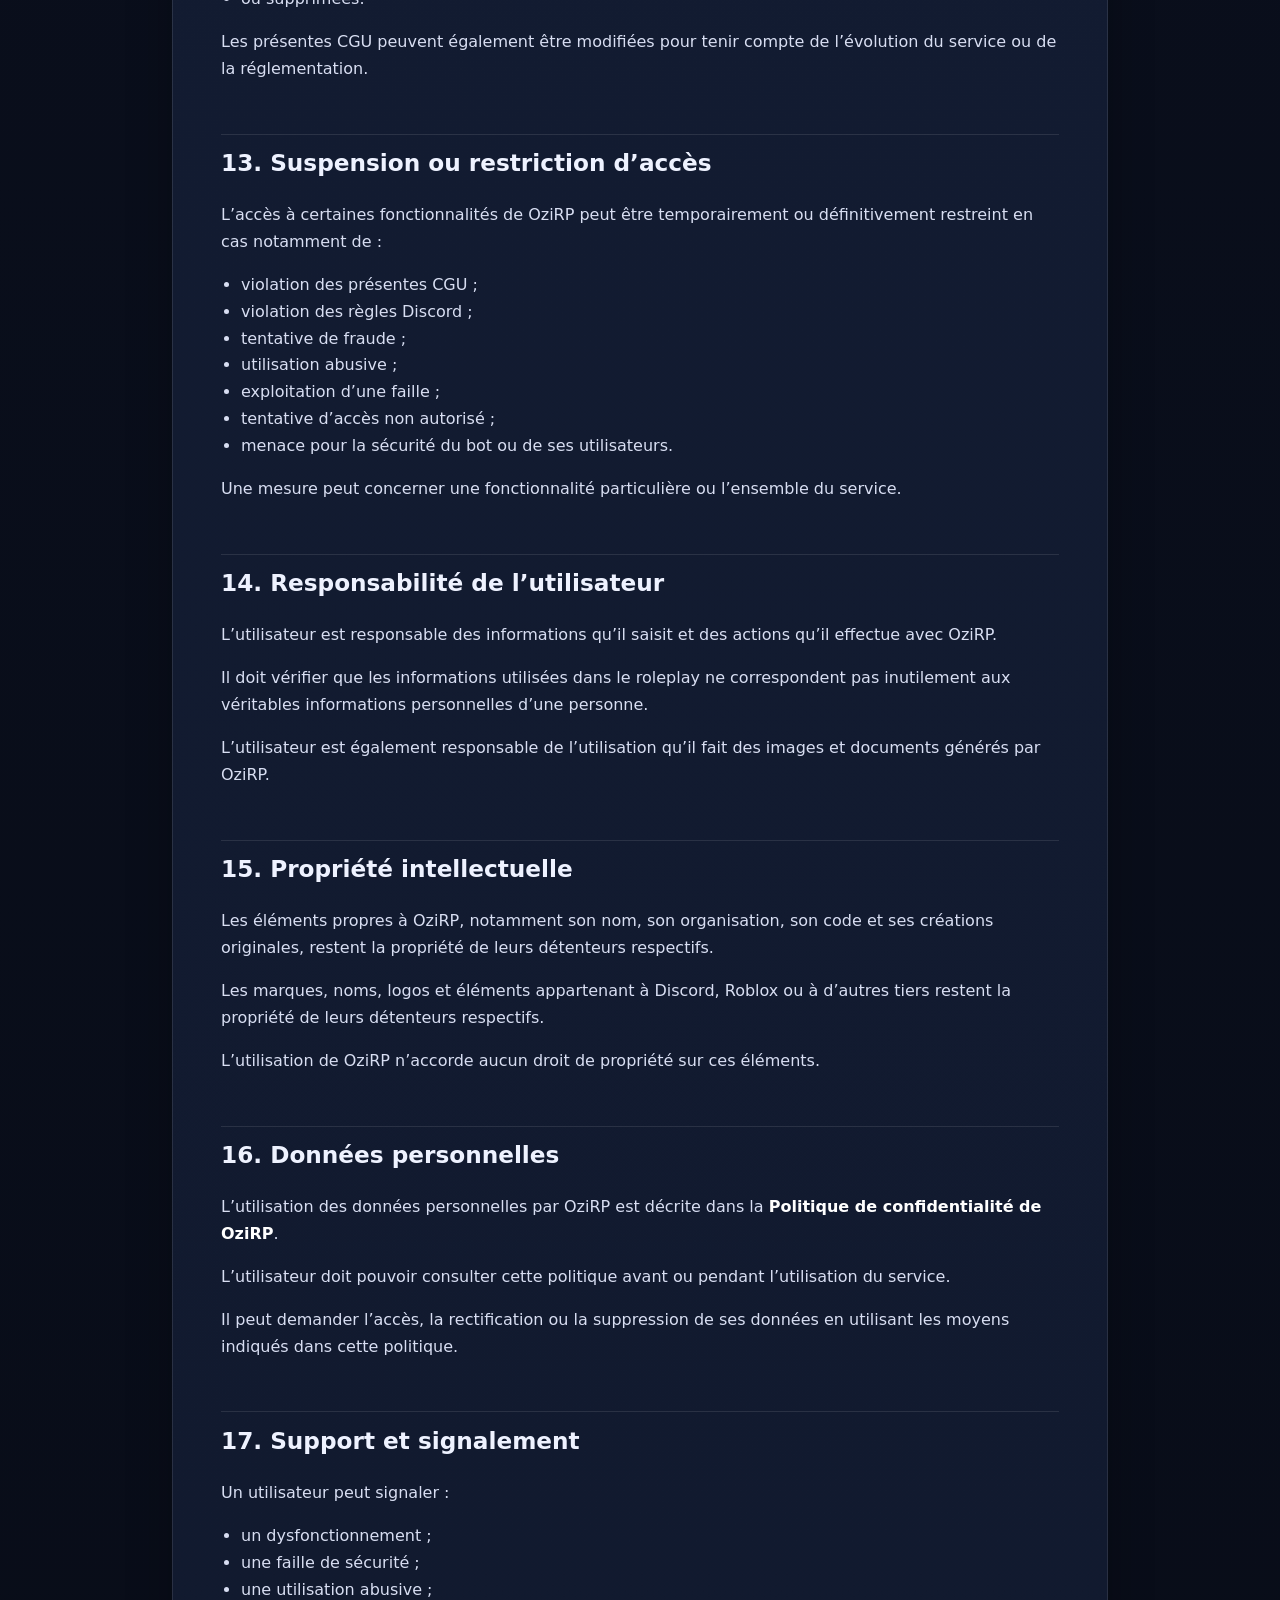
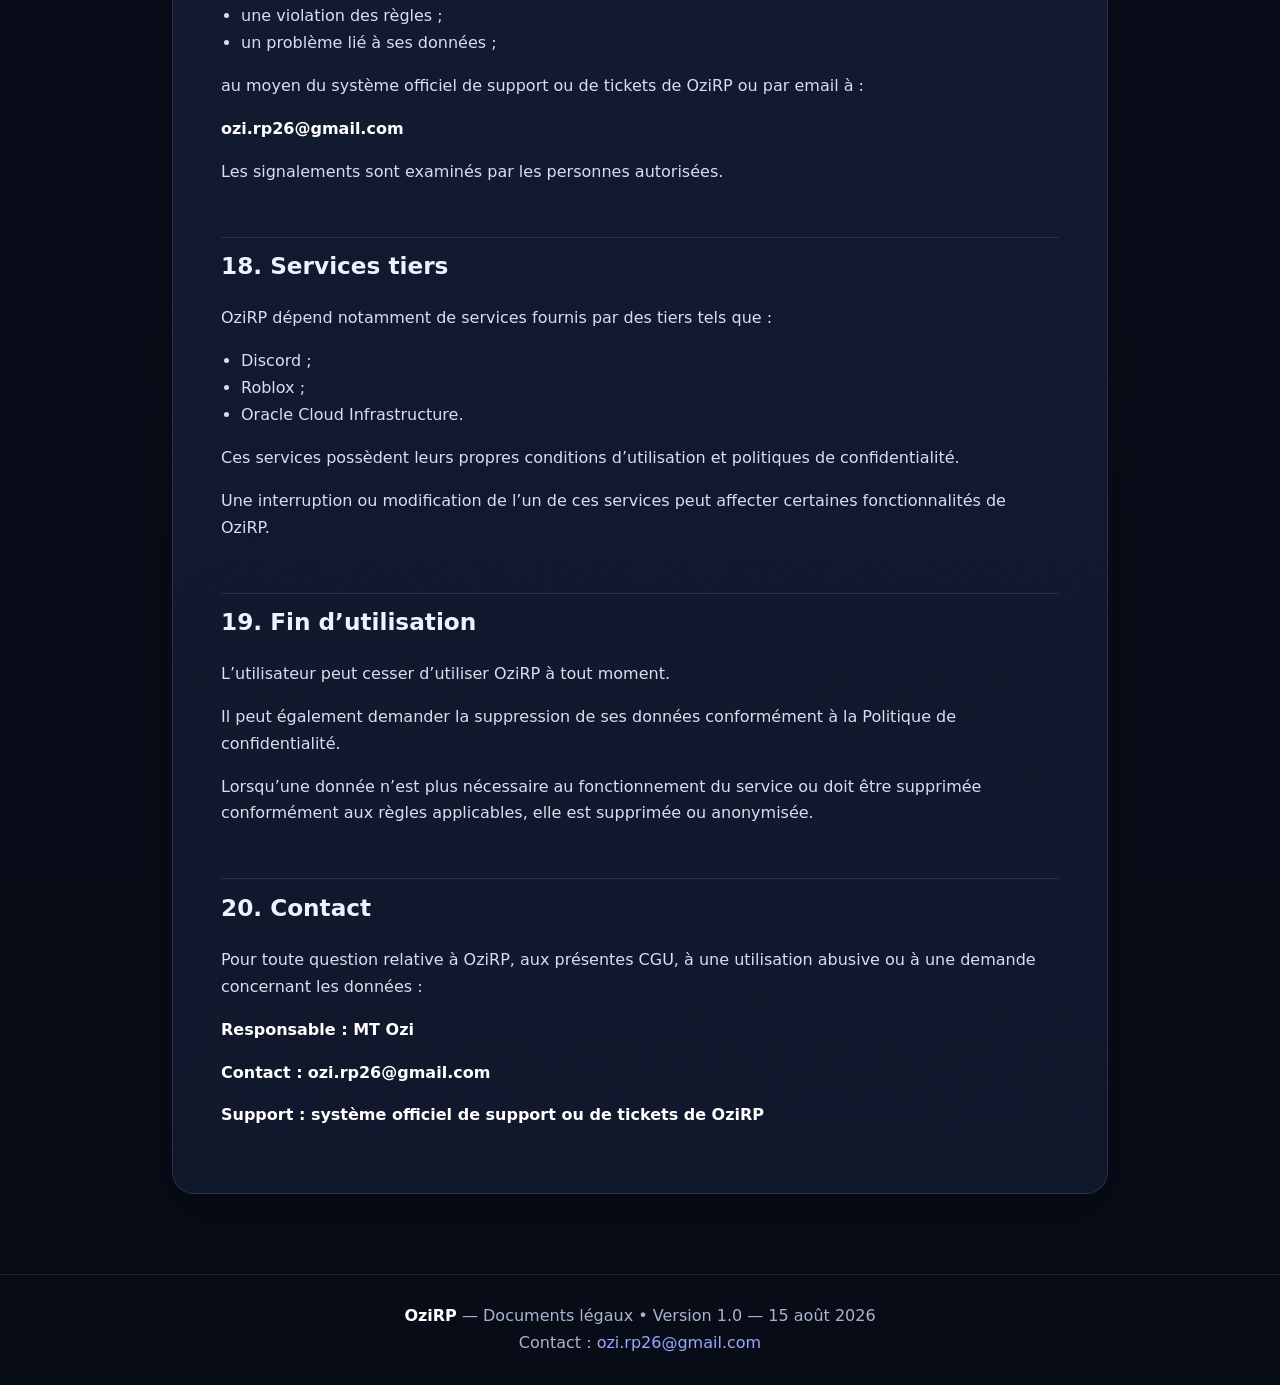
==== commit 55863436: "Add files via upload" ====
--- a/cgu.html
+++ b/cgu.html
@@ -1,5 +1,5 @@
 <!doctype html>
-<html lang="fr"><head><meta charset="utf-8"><meta name="viewport" content="width=device-width,initial-scale=1"><title>Conditions Générales d’Utilisation — OziRP</title><meta name="description" content="Les règles applicables à l’utilisation du bot Discord OziRP."><link rel="stylesheet" href="styles.css"></head><body><header class="site-header"><nav class="nav"><a class="brand" href="index.html"><span class="logo">O</span><span>OziRP</span></a><div class="navlinks"><a href="index.html">Accueil</a><a href="politique-confidentialite.html">Confidentialité</a><a href="cgu.html">CGU</a></div></nav></header><main class="legal-wrap"><div class="legal-top"><span class="badge">Documents officiels OziRP</span><h1>Conditions Générales d’Utilisation</h1><p class="lead">Les règles applicables à l’utilisation du bot Discord OziRP.</p></div><div class="legal-note">Cette page présente la version 1.0 datée du 15 août 2026.</div><article class="legal-card"><h1>Conditions Générales d’Utilisation de OziRP</h1>
+<html lang="fr"><head><meta charset="utf-8"><meta name="viewport" content="width=device-width,initial-scale=1"><title>Conditions Générales d’Utilisation — OziRP</title><meta name="description" content="Les règles applicables à l’utilisation du bot Discord OziRP."><link rel="stylesheet" href="styles.css"></head><body><header class="site-header"><nav class="nav"><a class="brand" href="index.html"><span class="logo">O</span><span>OziRP</span></a><div class="navlinks"><a href="index.html">Accueil</a><a href="commandes.html">Commandes</a><a href="politique-confidentialite.html">Confidentialité</a><a href="cgu.html">CGU</a></div></nav></header><main class="legal-wrap"><div class="legal-top"><span class="badge">Documents officiels OziRP</span><h1>Conditions Générales d’Utilisation</h1><p class="lead">Les règles applicables à l’utilisation du bot Discord OziRP.</p></div><div class="legal-note">Cette page présente la version 1.0 datée du 15 août 2026.</div><article class="legal-card"><h1>Conditions Générales d’Utilisation de OziRP</h1>
 <p><strong>Version 1.0 — 15 août 2026</strong></p>
 <p>Les présentes Conditions Générales d’Utilisation, ci-après « CGU », définissent les règles applicables à l’utilisation du bot Discord <strong>OziRP</strong>.</p>
 <p>L’utilisation de OziRP implique l’acceptation des présentes CGU ainsi que le respect des règles de Discord et du serveur Discord sur lequel le bot est utilisé.</p>
--- a/styles.css
+++ b/styles.css
@@ -55,3 +55,57 @@
 .footer{border-top:1px solid var(--line);color:var(--muted);padding:28px 22px;text-align:center}
 .footer strong{color:#fff}
 @media(max-width:760px){.hero-grid,.cards{grid-template-columns:1fr}.nav{align-items:flex-start}.navlinks{justify-content:flex-end}.hero{padding-top:50px}.legal-card{border-radius:16px}.navlinks a{padding:7px 8px;font-size:.92rem}}
+
+/* --- OziRP catalogue de commandes --- */
+.home-cards{grid-template-columns:1.2fr 1fr 1fr}
+.info-card.featured{border-color:rgba(124,140,255,.38);background:linear-gradient(180deg,rgba(41,51,92,.95),rgba(18,26,47,.95))}
+.card-icon{display:inline-grid;place-items:center;width:46px;height:46px;border-radius:14px;background:rgba(124,140,255,.12);border:1px solid rgba(124,140,255,.22);font-size:1.35rem;margin-bottom:14px}
+.stat-grid{display:grid;grid-template-columns:1fr 1fr;gap:10px;margin:18px 0}
+.stat{padding:14px;border-radius:14px;background:rgba(255,255,255,.035);border:1px solid var(--line);display:flex;flex-direction:column}
+.stat strong{font-size:1.65rem;line-height:1.1}
+.stat span{color:var(--muted);font-size:.88rem;margin-top:4px}
+
+.commands-wrap{max-width:1120px;margin:0 auto;padding:60px 22px 80px}
+.commands-hero{max-width:900px;margin-bottom:42px}
+.commands-hero h1{font-size:clamp(2.3rem,6vw,4.2rem);margin-bottom:12px}
+.command-search{margin-top:28px;display:flex;align-items:center;gap:10px;padding:10px 12px 10px 16px;border-radius:16px;background:rgba(18,26,47,.92);border:1px solid rgba(124,140,255,.28);box-shadow:0 14px 35px rgba(0,0,0,.18)}
+.command-search:focus-within{border-color:rgba(124,140,255,.75);box-shadow:0 0 0 4px rgba(124,140,255,.08),0 14px 35px rgba(0,0,0,.18)}
+.command-search input{min-width:0;flex:1;border:0;outline:0;background:transparent;color:var(--text);font:inherit;padding:7px 4px}
+.command-search input::placeholder{color:#7f8ba9}
+.clear-search{border:1px solid var(--line);background:rgba(255,255,255,.04);color:var(--muted);border-radius:10px;padding:8px 10px;cursor:pointer;opacity:0;pointer-events:none;transition:.15s}
+.clear-search.visible{opacity:1;pointer-events:auto}
+.clear-search:hover{color:#fff;background:rgba(255,255,255,.08)}
+.search-result{color:var(--muted);font-size:.92rem;margin:10px 4px 0}
+
+.commands-list{display:flex;flex-direction:column;gap:38px}
+.command-section{scroll-margin-top:90px}
+.section-title{display:flex;align-items:center;gap:13px;margin-bottom:16px}
+.section-title h2{margin:0;font-size:1.45rem}
+.section-title p{margin:1px 0 0;color:var(--muted);font-size:.9rem}
+.section-icon{display:grid;place-items:center;width:44px;height:44px;border-radius:14px;background:rgba(124,140,255,.11);border:1px solid rgba(124,140,255,.22);font-size:1.25rem}
+.command-grid{display:grid;grid-template-columns:repeat(2,minmax(0,1fr));gap:14px}
+.command-card{min-width:0;padding:20px;border-radius:17px;background:linear-gradient(180deg,rgba(24,34,60,.86),rgba(18,26,47,.86));border:1px solid var(--line);transition:transform .16s ease,border-color .16s ease,background .16s ease}
+.command-card:hover{transform:translateY(-2px);border-color:rgba(124,140,255,.32);background:linear-gradient(180deg,rgba(31,42,73,.92),rgba(18,26,47,.92))}
+.command-card[hidden],.command-section[hidden]{display:none!important}
+.command-head{display:flex;align-items:center;justify-content:space-between;gap:10px}
+.command-card code{display:inline-block;padding:7px 10px;border-radius:10px;background:rgba(124,140,255,.11);border:1px solid rgba(124,140,255,.20);color:#dce1ff;font-family:"SFMono-Regular",Consolas,"Liberation Mono",monospace;font-size:.96rem;font-weight:800;overflow-wrap:anywhere}
+.command-card p{margin:12px 0 0;color:#cbd3eb;line-height:1.55}
+.no-results{text-align:center;padding:46px 20px;border:1px dashed rgba(255,255,255,.15);border-radius:20px;color:var(--muted)}
+.no-results span{font-size:2rem}.no-results h2{color:#fff;margin-bottom:4px}
+.rp-notice{margin-top:42px;padding:20px 22px;border-radius:17px;background:rgba(124,140,255,.08);border:1px solid rgba(124,140,255,.20)}
+.rp-notice p{margin:6px 0 0;color:#d6dcf1}
+
+@media(max-width:900px){.home-cards{grid-template-columns:1fr 1fr}.home-cards .featured{grid-column:1/-1}}
+@media(max-width:760px){
+  .command-grid,.home-cards{grid-template-columns:1fr}
+  .home-cards .featured{grid-column:auto}
+  .commands-wrap{padding-top:44px}
+  .command-search{padding-right:8px}
+}
+@media(max-width:520px){
+  .nav{flex-direction:column;align-items:stretch}
+  .navlinks{justify-content:flex-start}
+  .navlinks a{padding-left:0;padding-right:12px}
+  .command-search{flex-wrap:wrap}
+  .clear-search{width:100%}
+}
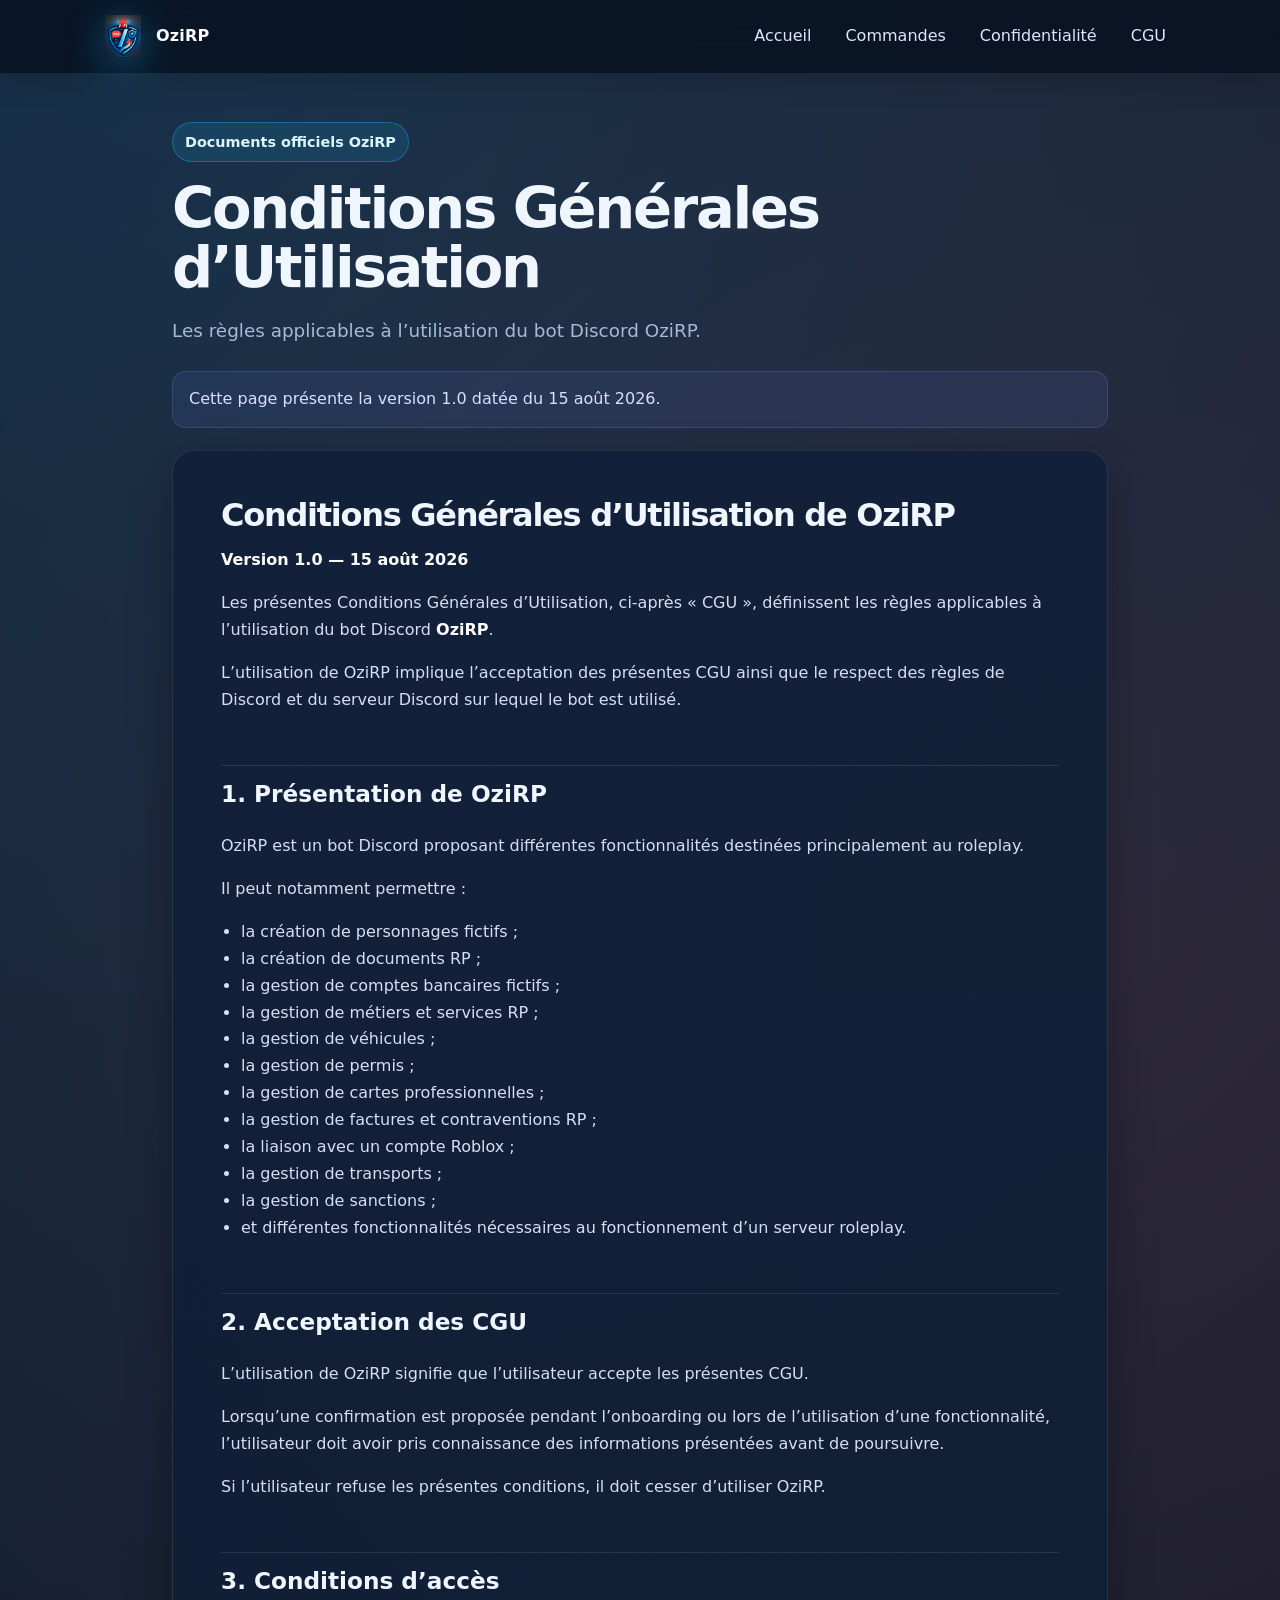
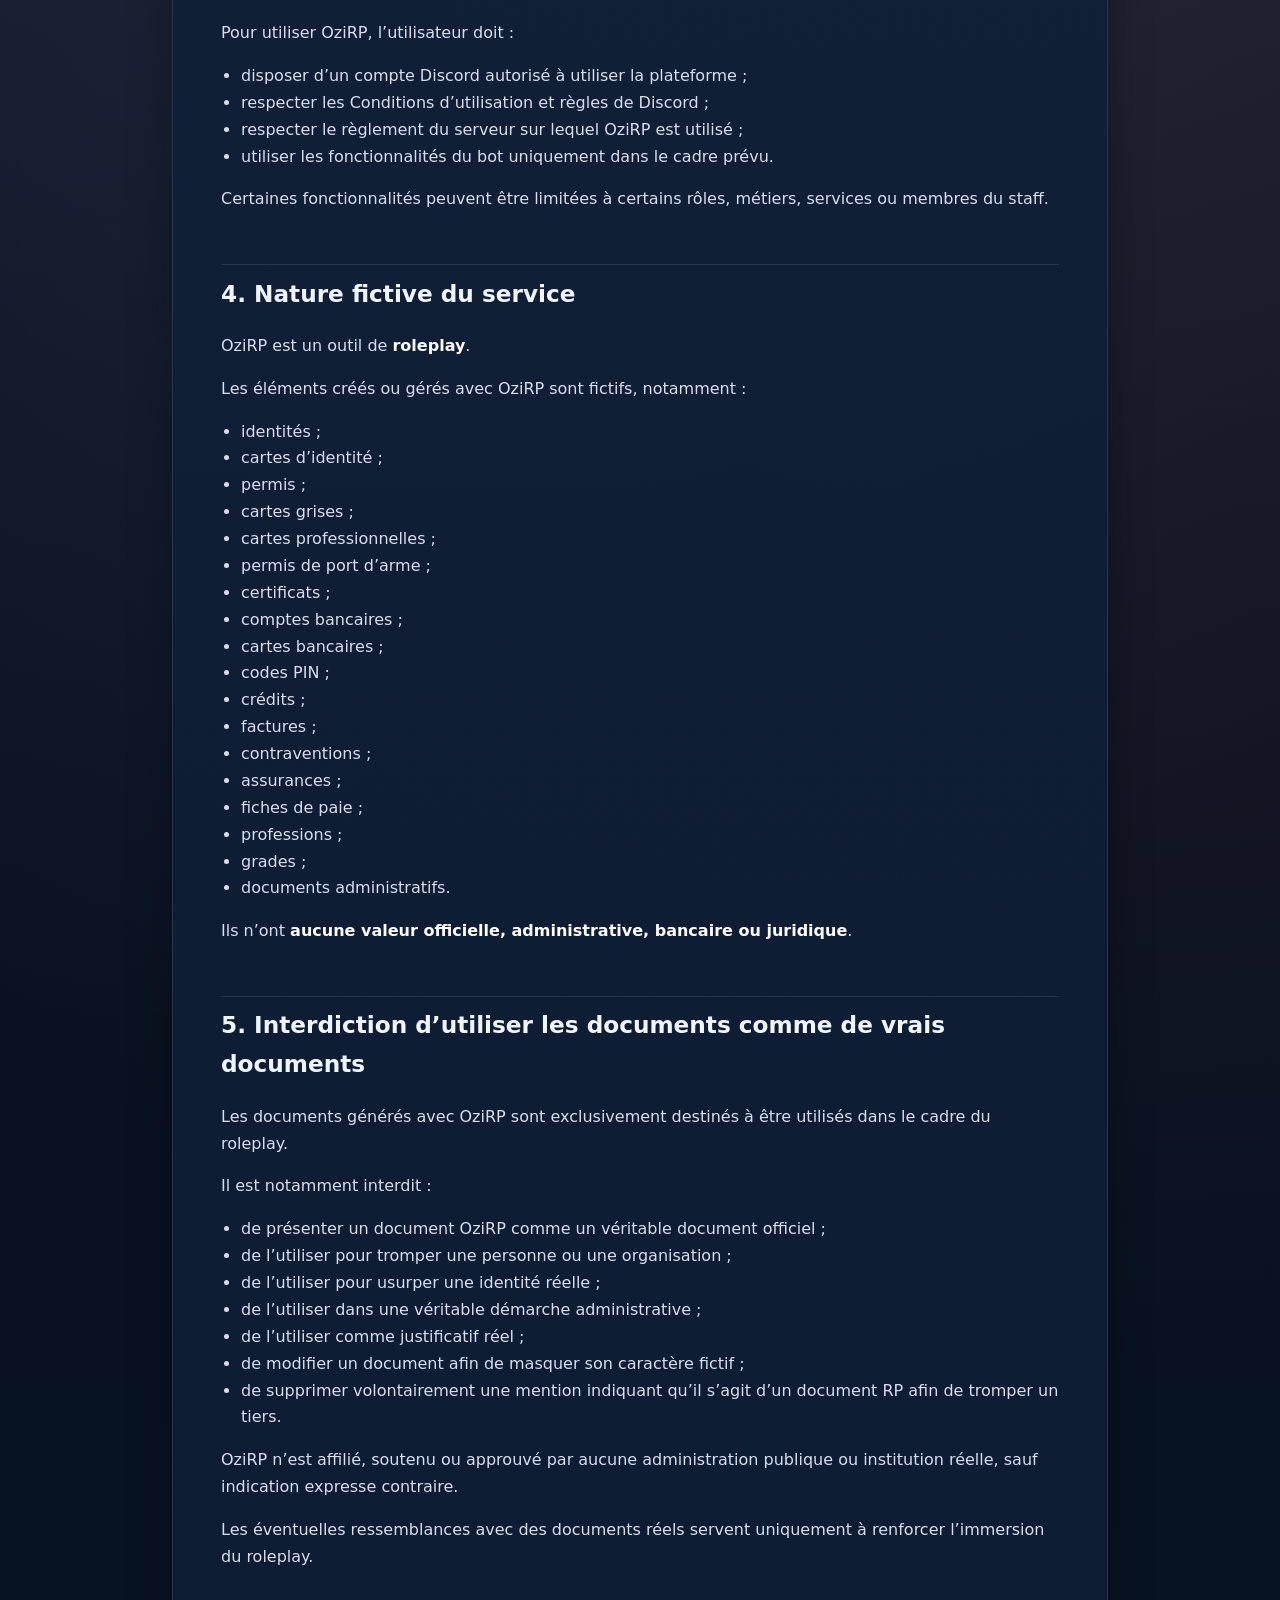
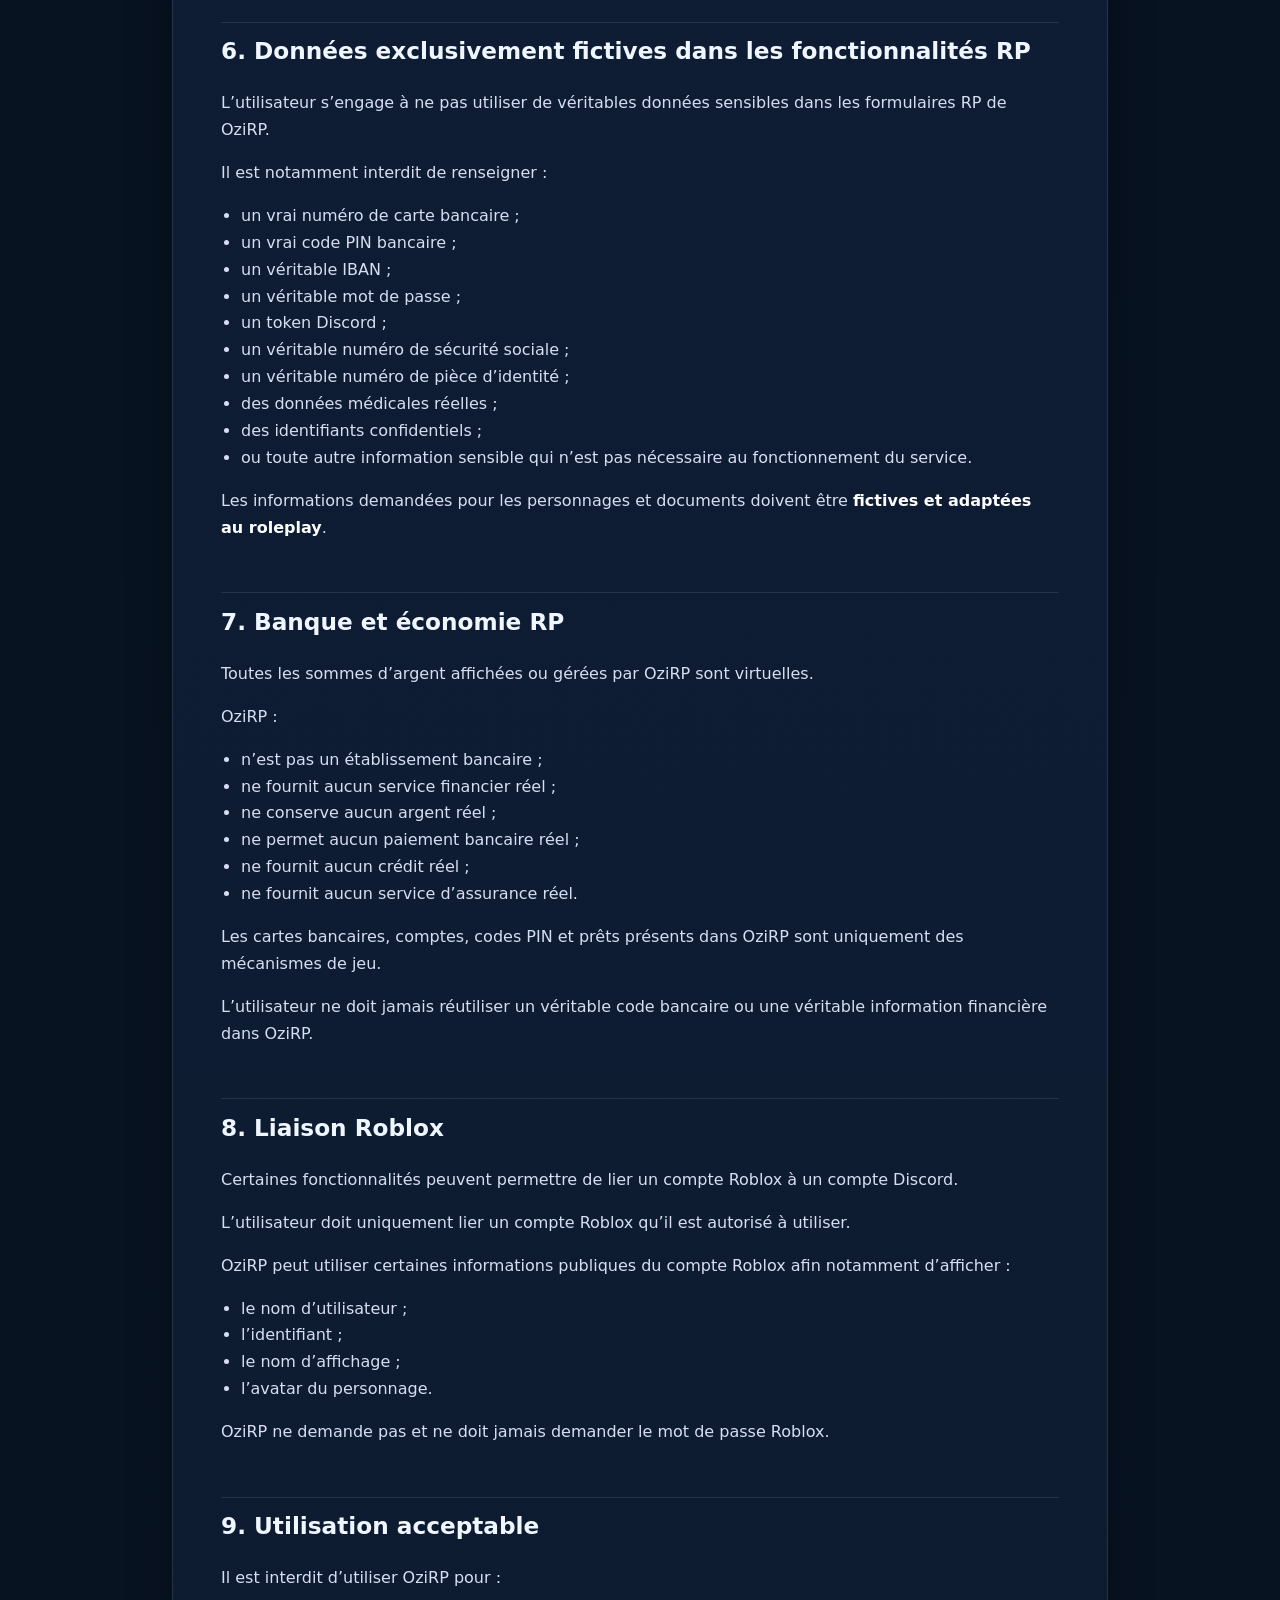
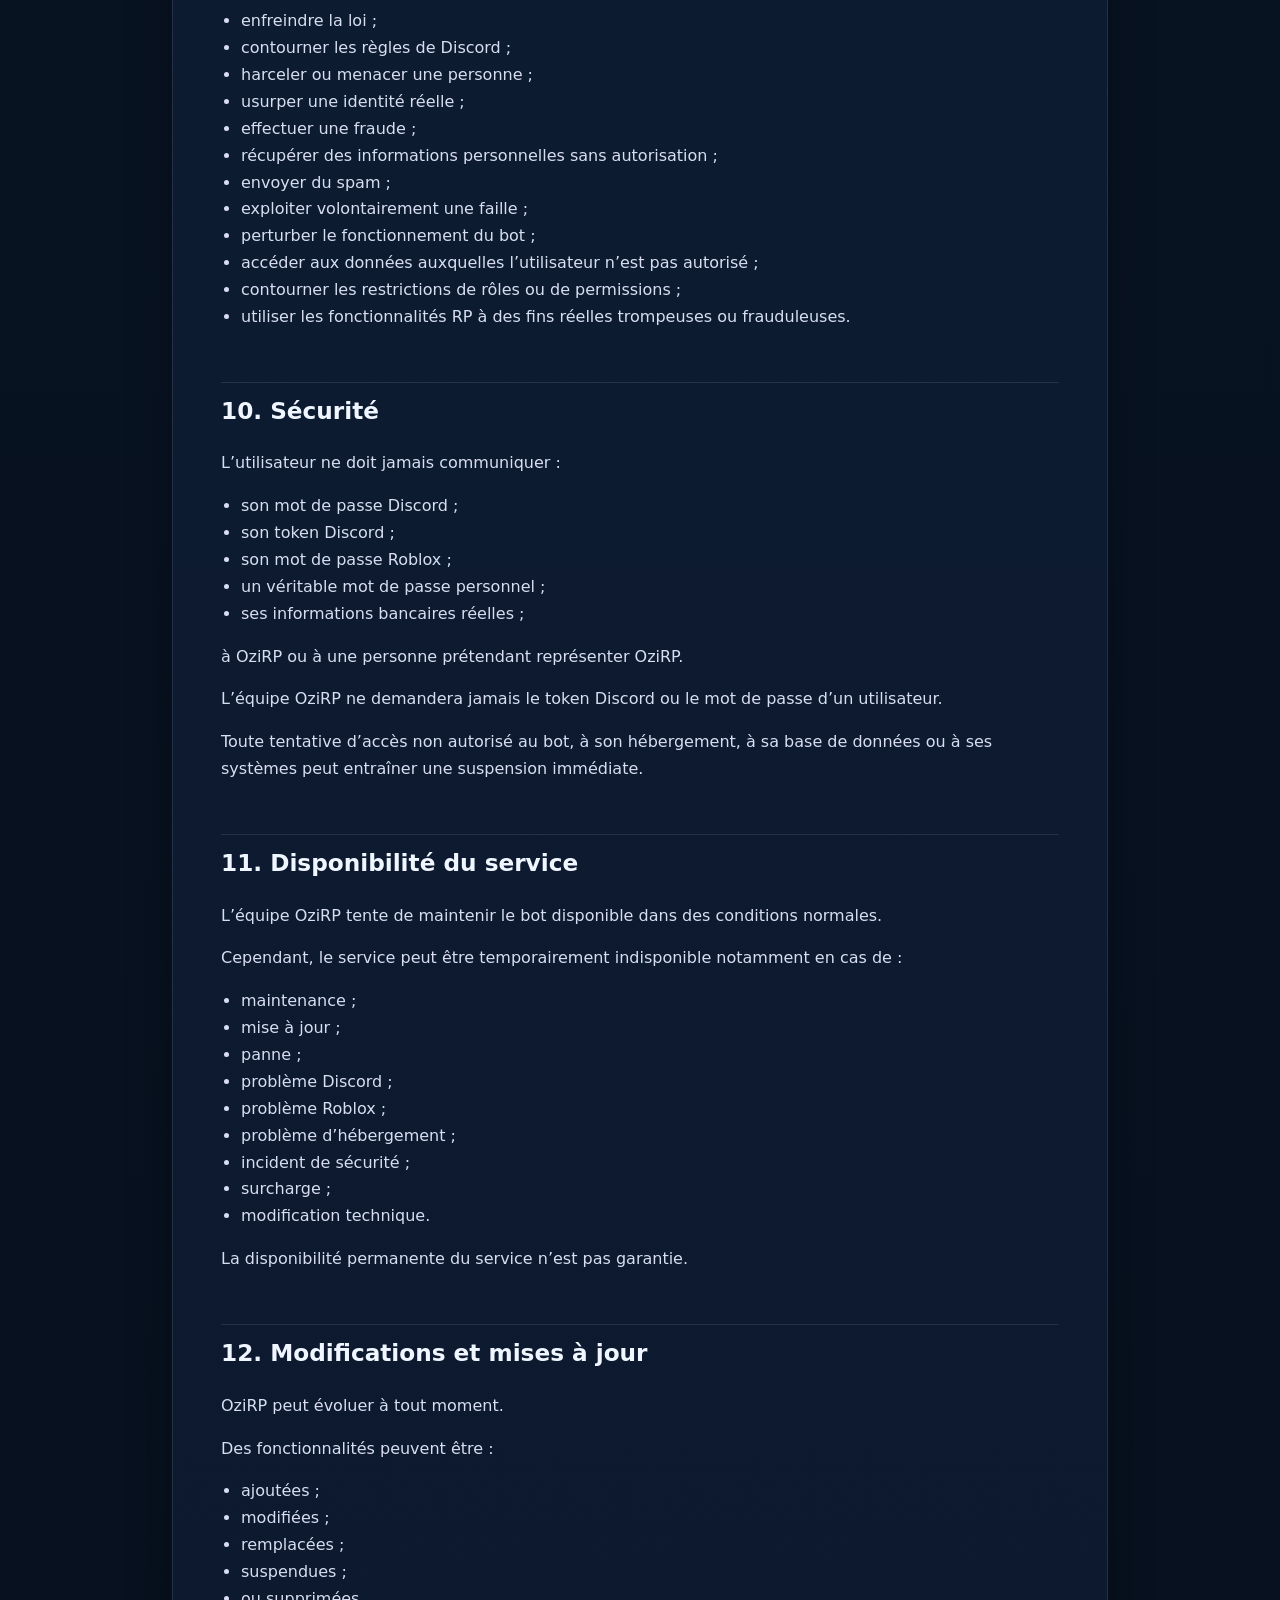
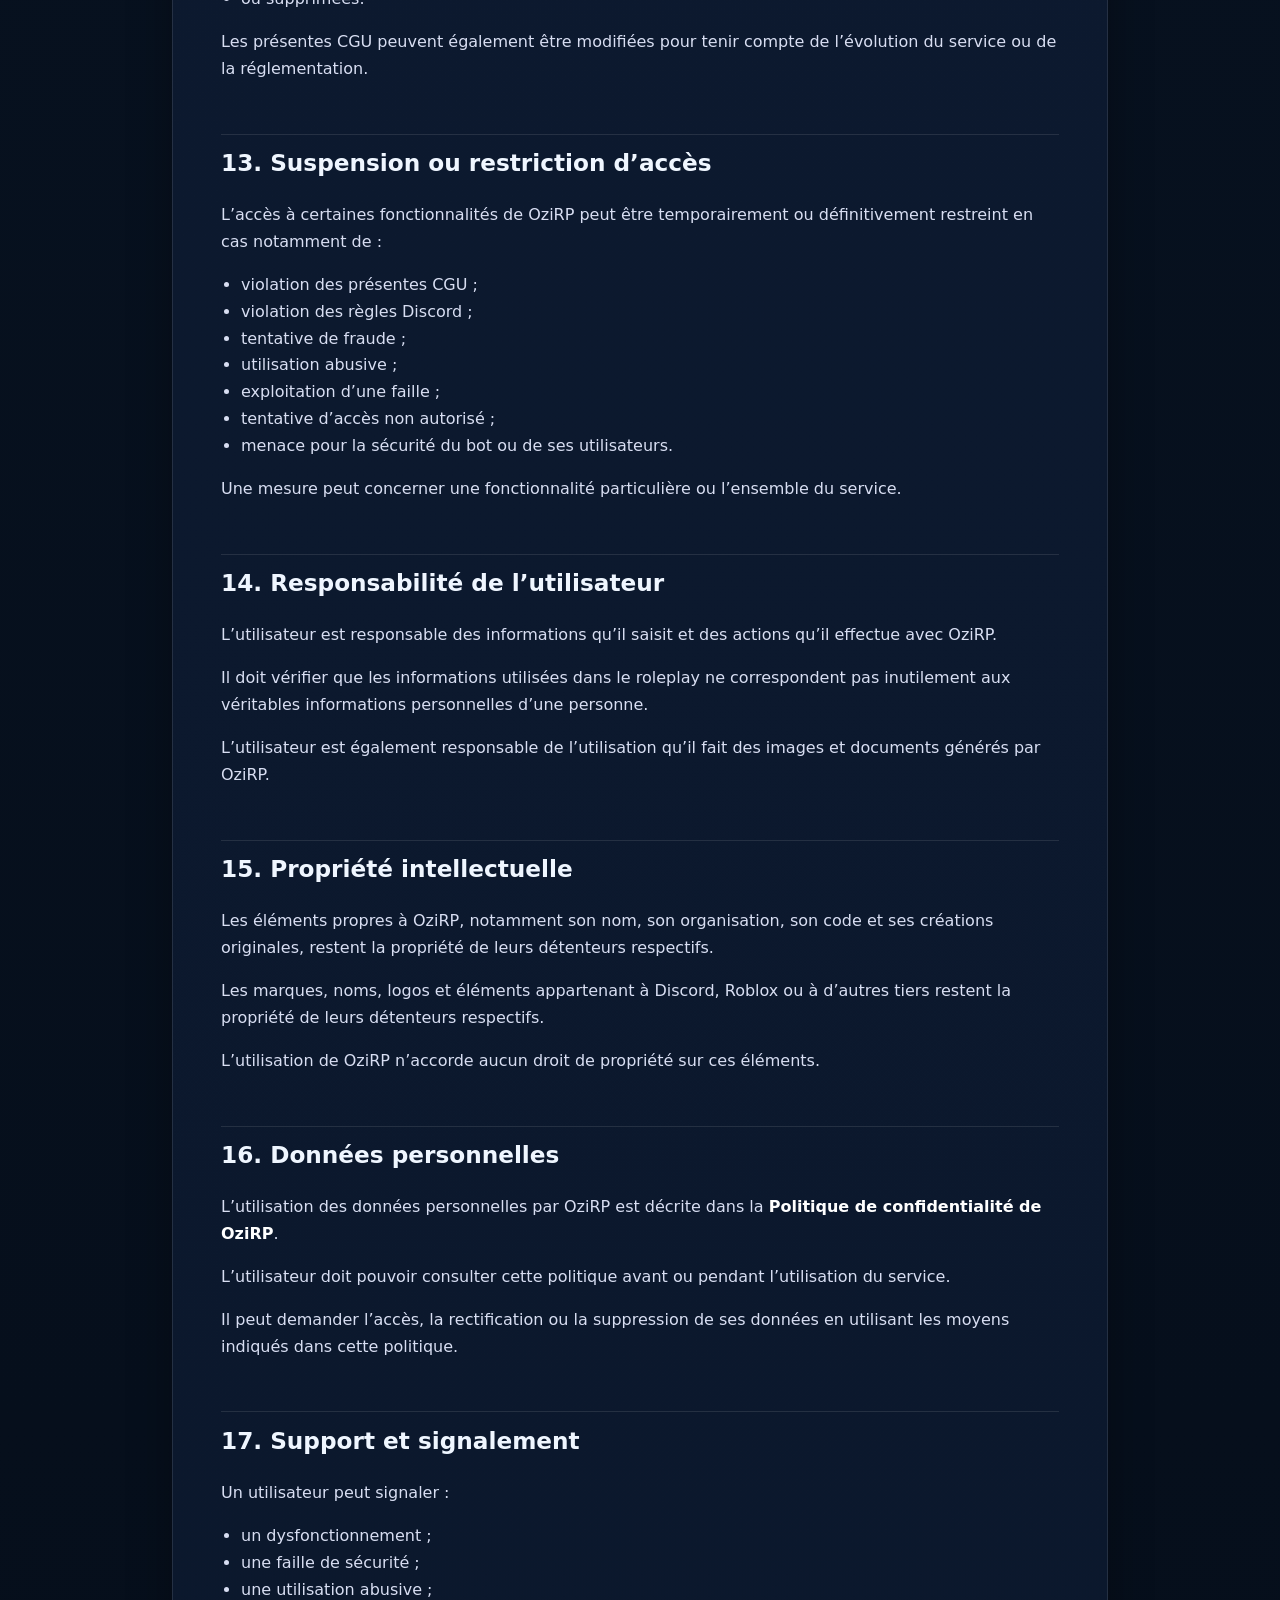
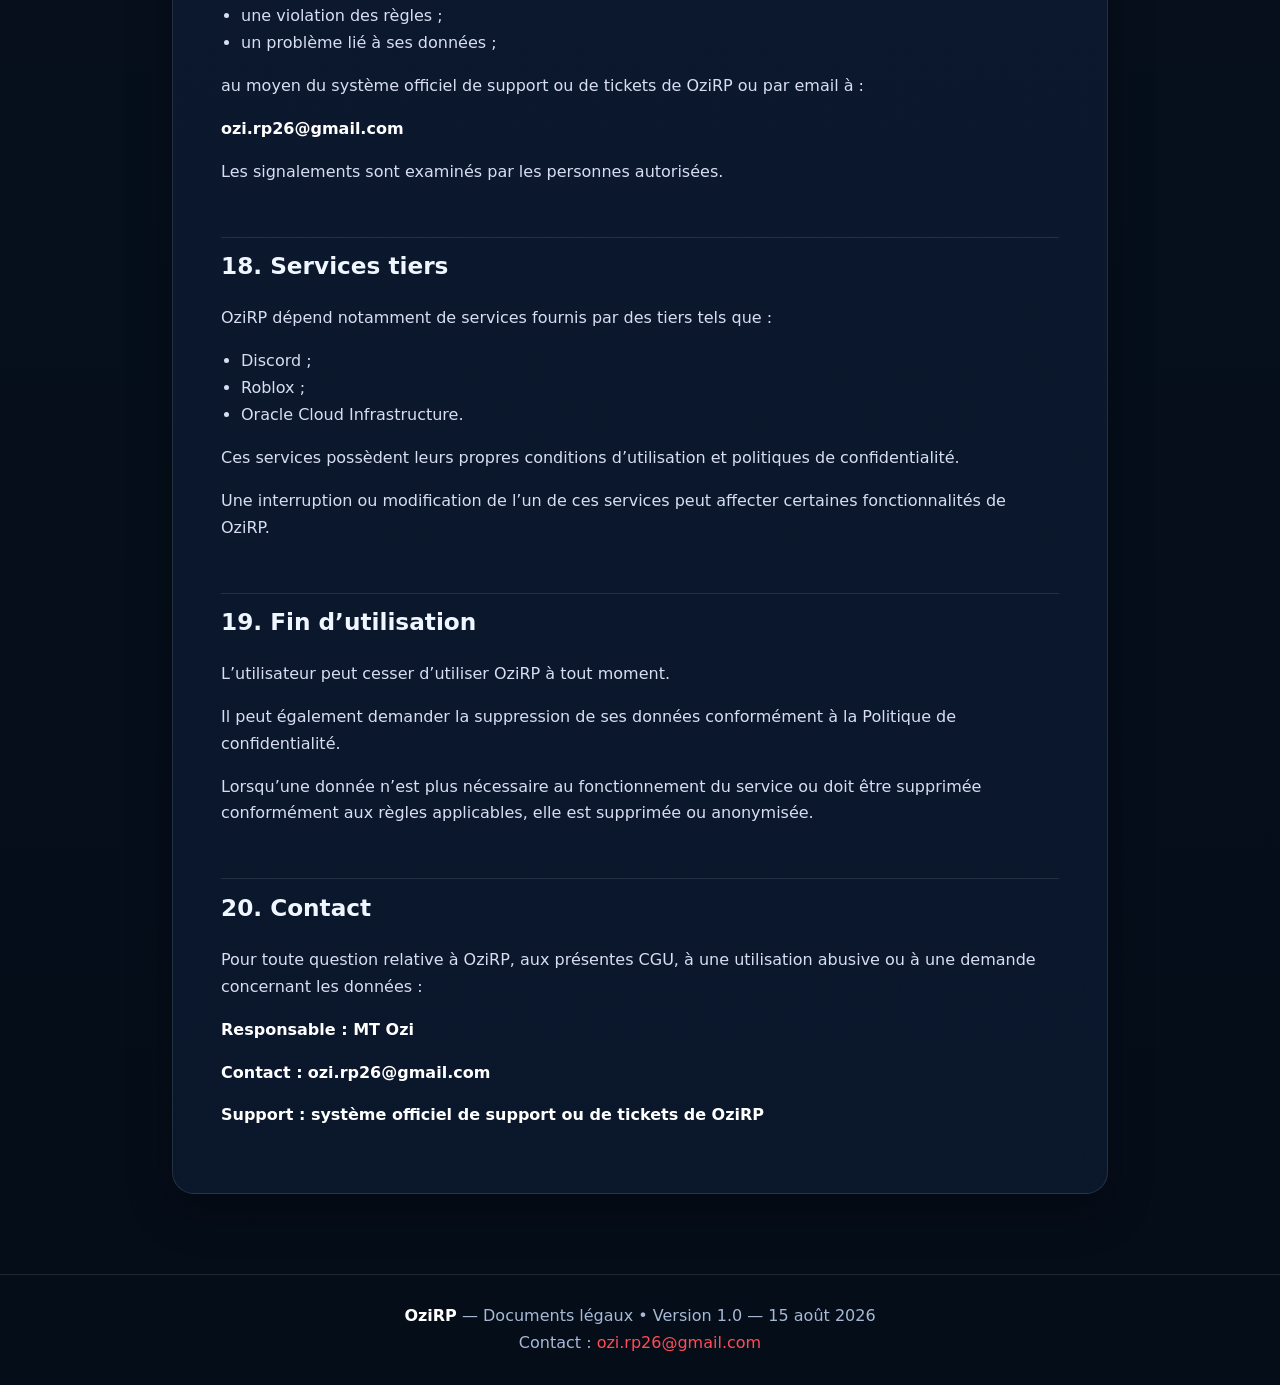
==== commit fe204938: "Add files via upload" ====
--- a/cgu.html
+++ b/cgu.html
@@ -1,5 +1,5 @@
 <!doctype html>
-<html lang="fr"><head><meta charset="utf-8"><meta name="viewport" content="width=device-width,initial-scale=1"><title>Conditions Générales d’Utilisation — OziRP</title><meta name="description" content="Les règles applicables à l’utilisation du bot Discord OziRP."><link rel="stylesheet" href="styles.css"></head><body><header class="site-header"><nav class="nav"><a class="brand" href="index.html"><span class="logo">O</span><span>OziRP</span></a><div class="navlinks"><a href="index.html">Accueil</a><a href="commandes.html">Commandes</a><a href="politique-confidentialite.html">Confidentialité</a><a href="cgu.html">CGU</a></div></nav></header><main class="legal-wrap"><div class="legal-top"><span class="badge">Documents officiels OziRP</span><h1>Conditions Générales d’Utilisation</h1><p class="lead">Les règles applicables à l’utilisation du bot Discord OziRP.</p></div><div class="legal-note">Cette page présente la version 1.0 datée du 15 août 2026.</div><article class="legal-card"><h1>Conditions Générales d’Utilisation de OziRP</h1>
+<html lang="fr"><head><meta charset="utf-8"><meta name="viewport" content="width=device-width,initial-scale=1"><title>Conditions Générales d’Utilisation — OziRP</title><meta name="description" content="Les règles applicables à l’utilisation du bot Discord OziRP."><link rel="stylesheet" href="styles.css"></head><body><header class="site-header"><nav class="nav"><a class="brand" href="index.html"><img class="brand-logo" src="assets/ozirp-logo-icon.png" alt="Logo OziRP"><span>OziRP</span></a><div class="navlinks"><a href="index.html">Accueil</a><a href="commandes.html">Commandes</a><a href="politique-confidentialite.html">Confidentialité</a><a href="cgu.html">CGU</a></div></nav></header><main class="legal-wrap"><div class="legal-top"><span class="badge">Documents officiels OziRP</span><h1>Conditions Générales d’Utilisation</h1><p class="lead">Les règles applicables à l’utilisation du bot Discord OziRP.</p></div><div class="legal-note">Cette page présente la version 1.0 datée du 15 août 2026.</div><article class="legal-card"><h1>Conditions Générales d’Utilisation de OziRP</h1>
 <p><strong>Version 1.0 — 15 août 2026</strong></p>
 <p>Les présentes Conditions Générales d’Utilisation, ci-après « CGU », définissent les règles applicables à l’utilisation du bot Discord <strong>OziRP</strong>.</p>
 <p>L’utilisation de OziRP implique l’acceptation des présentes CGU ainsi que le respect des règles de Discord et du serveur Discord sur lequel le bot est utilisé.</p>
--- a/styles.css
+++ b/styles.css
@@ -1,41 +1,52 @@
 
 :root {
-  --bg: #0b1020;
-  --panel: #121a2f;
-  --panel-2: #18223c;
-  --text: #eef2ff;
-  --muted: #aab4cf;
-  --accent: #7c8cff;
-  --accent-2: #9aa6ff;
+  --bg: #07111f;
+  --panel: #101c33;
+  --panel-2: #162845;
+  --text: #eff6ff;
+  --muted: #a7b9d6;
+  --accent: #1cb8ff;
+  --accent-2: #ff4c55;
+  --accent-3: #2f6bff;
   --line: rgba(255,255,255,.10);
   --ok: #6ee7b7;
-  --shadow: 0 18px 45px rgba(0,0,0,.28);
+  --shadow: 0 18px 45px rgba(0,0,0,.30);
 }
 *{box-sizing:border-box}
 html{scroll-behavior:smooth}
-body{margin:0;background:radial-gradient(circle at top right,#172554 0,transparent 34%),linear-gradient(180deg,#0b1020,#0a0f1d 55%,#080c17);color:var(--text);font-family:Inter,ui-sans-serif,system-ui,-apple-system,BlinkMacSystemFont,"Segoe UI",sans-serif;line-height:1.68}
+body{margin:0;background:radial-gradient(circle at 15% 0%, rgba(28,184,255,.18) 0, transparent 28%),radial-gradient(circle at 85% 10%, rgba(255,76,85,.16) 0, transparent 24%),linear-gradient(180deg,#07111f,#081322 50%,#050d19);color:var(--text);font-family:Inter,ui-sans-serif,system-ui,-apple-system,BlinkMacSystemFont,"Segoe UI",sans-serif;line-height:1.68}
 a{color:var(--accent-2);text-decoration:none}
 a:hover{text-decoration:underline}
-.site-header{position:sticky;top:0;z-index:10;background:rgba(11,16,32,.86);backdrop-filter:blur(16px);border-bottom:1px solid var(--line)}
+.site-header{position:sticky;top:0;z-index:20;background:rgba(7,17,31,.82);backdrop-filter:blur(18px);border-bottom:1px solid rgba(255,255,255,.08);box-shadow:0 10px 28px rgba(0,0,0,.14)}
 .nav{max-width:1120px;margin:auto;padding:14px 22px;display:flex;align-items:center;justify-content:space-between;gap:18px}
 .brand{display:flex;align-items:center;gap:12px;font-weight:800;letter-spacing:.2px;color:white}
-.logo{width:38px;height:38px;border-radius:12px;display:grid;place-items:center;background:linear-gradient(135deg,var(--accent),#4f46e5);box-shadow:0 8px 25px rgba(79,70,229,.32);font-weight:900}
+.brand-logo{width:42px;height:42px;object-fit:contain;display:block;filter:drop-shadow(0 8px 18px rgba(28,184,255,.34))}
 .navlinks{display:flex;gap:10px;flex-wrap:wrap}
 .navlinks a{padding:9px 12px;border-radius:10px;color:#dfe5ff}
-.navlinks a:hover{background:rgba(255,255,255,.06);text-decoration:none}
+.navlinks a:hover{background:rgba(255,255,255,.06);text-decoration:none;color:#fff}
 .hero{max-width:1120px;margin:0 auto;padding:78px 22px 48px}
-.hero-grid{display:grid;grid-template-columns:1.25fr .75fr;gap:30px;align-items:center}
-.badge{display:inline-flex;padding:7px 11px;border:1px solid rgba(124,140,255,.35);border-radius:999px;background:rgba(124,140,255,.10);color:#cdd4ff;font-size:.9rem;font-weight:700}
+.home-hero{padding-top:84px}
+.hero-banner{position:relative;overflow:hidden;padding:34px;border-radius:30px;background:linear-gradient(135deg,rgba(16,28,51,.94),rgba(10,20,38,.96));border:1px solid rgba(255,255,255,.08);box-shadow:0 28px 60px rgba(0,0,0,.22)}
+.hero-banner::before{content:"";position:absolute;inset:-10% auto auto -8%;width:320px;height:320px;border-radius:50%;background:radial-gradient(circle, rgba(28,184,255,.24) 0, rgba(28,184,255,0) 68%)}
+.hero-banner::after{content:"";position:absolute;right:-80px;top:-70px;width:280px;height:280px;border-radius:50%;background:radial-gradient(circle, rgba(255,76,85,.20) 0, rgba(255,76,85,0) 70%)}
+.hero-grid{display:grid;grid-template-columns:1.1fr .9fr;gap:30px;align-items:center}
+.badge{display:inline-flex;padding:7px 12px;border:1px solid rgba(28,184,255,.35);border-radius:999px;background:rgba(28,184,255,.12);color:#dcf6ff;font-size:.9rem;font-weight:700}
+.hero-badge{box-shadow:0 8px 22px rgba(28,184,255,.12)}
 h1{font-size:clamp(2.2rem,6vw,4.6rem);line-height:1.02;margin:18px 0 16px;letter-spacing:-.04em}
 .lead{font-size:1.15rem;color:var(--muted);max-width:760px}
-.hero-card,.legal-card,.info-card{background:linear-gradient(180deg,rgba(24,34,60,.92),rgba(18,26,47,.92));border:1px solid var(--line);border-radius:22px;box-shadow:var(--shadow)}
+.hero-card,.legal-card,.info-card{background:linear-gradient(180deg,rgba(17,32,57,.93),rgba(11,24,44,.96));border:1px solid var(--line);border-radius:22px;box-shadow:var(--shadow)}
+.hero-side{display:flex;flex-direction:column;gap:18px}
+.hero-logo-panel,.hero-card{background:linear-gradient(180deg,rgba(17,32,57,.93),rgba(11,24,44,.96));border:1px solid var(--line);border-radius:22px;box-shadow:var(--shadow)}
+.hero-logo-panel{position:relative;padding:26px;display:flex;align-items:center;justify-content:center;min-height:290px;overflow:hidden;background:linear-gradient(145deg,rgba(8,23,44,.96),rgba(16,28,51,.96))}
+.hero-full-logo{position:relative;z-index:2;display:block;width:min(100%,560px);height:auto;filter:drop-shadow(0 22px 34px rgba(0,0,0,.30))}
+.hero-logo-glow{position:absolute;inset:auto 10% -12% auto;width:220px;height:220px;border-radius:50%;background:radial-gradient(circle, rgba(255,76,85,.20) 0, rgba(255,76,85,0) 68%)}
 .hero-card{padding:24px}
 .hero-card h2{margin-top:0}
 .hero-card .status{display:flex;align-items:center;gap:9px;color:#d8ffef;font-weight:700}
 .dot{width:10px;height:10px;border-radius:50%;background:var(--ok);box-shadow:0 0 0 5px rgba(110,231,183,.12)}
 .actions{display:flex;gap:12px;flex-wrap:wrap;margin-top:24px}
 .btn{display:inline-flex;align-items:center;justify-content:center;padding:12px 16px;border-radius:12px;border:1px solid var(--line);font-weight:800;text-decoration:none!important}
-.btn.primary{background:linear-gradient(135deg,var(--accent),#5b5ee8);color:#fff;border-color:transparent}
+.btn.primary{background:linear-gradient(135deg,var(--accent),var(--accent-3));color:#fff;border-color:transparent;box-shadow:0 12px 26px rgba(28,184,255,.20)}
 .btn.secondary{background:rgba(255,255,255,.04);color:#eef2ff}
 .cards{max-width:1120px;margin:auto;padding:0 22px 76px;display:grid;grid-template-columns:1fr 1fr;gap:20px}
 .info-card{padding:26px}
@@ -54,22 +65,30 @@
 .legal-note{margin:0 0 22px;padding:14px 16px;border-radius:14px;background:rgba(124,140,255,.09);border:1px solid rgba(124,140,255,.22);color:#d9deff}
 .footer{border-top:1px solid var(--line);color:var(--muted);padding:28px 22px;text-align:center}
 .footer strong{color:#fff}
-@media(max-width:760px){.hero-grid,.cards{grid-template-columns:1fr}.nav{align-items:flex-start}.navlinks{justify-content:flex-end}.hero{padding-top:50px}.legal-card{border-radius:16px}.navlinks a{padding:7px 8px;font-size:.92rem}}
+@media(max-width:760px){.hero-grid,.cards{grid-template-columns:1fr}.nav{align-items:flex-start}.navlinks{justify-content:flex-end}.hero{padding-top:50px}.legal-card{border-radius:16px}.navlinks a{padding:7px 8px;font-size:.92rem}.hero-logo-panel{min-height:auto;padding:16px}}
 
 /* --- OziRP catalogue de commandes --- */
 .home-cards{grid-template-columns:1.2fr 1fr 1fr}
-.info-card.featured{border-color:rgba(124,140,255,.38);background:linear-gradient(180deg,rgba(41,51,92,.95),rgba(18,26,47,.95))}
-.card-icon{display:inline-grid;place-items:center;width:46px;height:46px;border-radius:14px;background:rgba(124,140,255,.12);border:1px solid rgba(124,140,255,.22);font-size:1.35rem;margin-bottom:14px}
+.info-card.featured{border-color:rgba(28,184,255,.34);background:linear-gradient(140deg,rgba(18,42,78,.97),rgba(20,28,51,.97))}
+.card-icon{display:inline-grid;place-items:center;width:46px;height:46px;border-radius:14px;background:rgba(28,184,255,.12);border:1px solid rgba(28,184,255,.22);font-size:1.35rem;margin-bottom:14px}
 .stat-grid{display:grid;grid-template-columns:1fr 1fr;gap:10px;margin:18px 0}
-.stat{padding:14px;border-radius:14px;background:rgba(255,255,255,.035);border:1px solid var(--line);display:flex;flex-direction:column}
+.stat{padding:14px;border-radius:14px;background:linear-gradient(180deg,rgba(255,255,255,.04),rgba(255,255,255,.02));border:1px solid var(--line);display:flex;flex-direction:column}
 .stat strong{font-size:1.65rem;line-height:1.1}
 .stat span{color:var(--muted);font-size:.88rem;margin-top:4px}
 
 .commands-wrap{max-width:1120px;margin:0 auto;padding:60px 22px 80px}
+.commands-banner{position:relative;overflow:hidden;padding:30px;border-radius:28px;background:linear-gradient(135deg,rgba(16,28,51,.94),rgba(10,20,38,.96));border:1px solid rgba(255,255,255,.08);box-shadow:0 24px 52px rgba(0,0,0,.20)}
+.commands-banner::before{content:"";position:absolute;left:-70px;top:-70px;width:220px;height:220px;border-radius:50%;background:radial-gradient(circle, rgba(28,184,255,.22) 0, rgba(28,184,255,0) 70%)}
+.commands-banner::after{content:"";position:absolute;right:-70px;bottom:-90px;width:260px;height:260px;border-radius:50%;background:radial-gradient(circle, rgba(255,76,85,.18) 0, rgba(255,76,85,0) 72%)}
+.commands-hero-grid{position:relative;z-index:1;display:grid;grid-template-columns:1.15fr .85fr;gap:24px;align-items:center}
+.commands-logo-card{padding:24px;border-radius:22px;background:linear-gradient(180deg,rgba(15,31,58,.94),rgba(11,24,44,.96));border:1px solid rgba(255,255,255,.08);box-shadow:0 18px 36px rgba(0,0,0,.18);text-align:center}
+.commands-logo{display:block;width:min(100%,460px);margin:0 auto 14px;filter:drop-shadow(0 18px 30px rgba(0,0,0,.28))}
+.commands-logo-card p{margin:0;color:#d6dcf1}
+
 .commands-hero{max-width:900px;margin-bottom:42px}
 .commands-hero h1{font-size:clamp(2.3rem,6vw,4.2rem);margin-bottom:12px}
-.command-search{margin-top:28px;display:flex;align-items:center;gap:10px;padding:10px 12px 10px 16px;border-radius:16px;background:rgba(18,26,47,.92);border:1px solid rgba(124,140,255,.28);box-shadow:0 14px 35px rgba(0,0,0,.18)}
-.command-search:focus-within{border-color:rgba(124,140,255,.75);box-shadow:0 0 0 4px rgba(124,140,255,.08),0 14px 35px rgba(0,0,0,.18)}
+.command-search{margin-top:28px;display:flex;align-items:center;gap:10px;padding:10px 12px 10px 16px;border-radius:16px;background:rgba(12,26,47,.92);border:1px solid rgba(28,184,255,.26);box-shadow:0 14px 35px rgba(0,0,0,.18)}
+.command-search:focus-within{border-color:rgba(28,184,255,.7);box-shadow:0 0 0 4px rgba(28,184,255,.08),0 14px 35px rgba(0,0,0,.18)}
 .command-search input{min-width:0;flex:1;border:0;outline:0;background:transparent;color:var(--text);font:inherit;padding:7px 4px}
 .command-search input::placeholder{color:#7f8ba9}
 .clear-search{border:1px solid var(--line);background:rgba(255,255,255,.04);color:var(--muted);border-radius:10px;padding:8px 10px;cursor:pointer;opacity:0;pointer-events:none;transition:.15s}
@@ -77,30 +96,34 @@
 .clear-search:hover{color:#fff;background:rgba(255,255,255,.08)}
 .search-result{color:var(--muted);font-size:.92rem;margin:10px 4px 0}
 
-.commands-list{display:flex;flex-direction:column;gap:38px}
-.command-section{scroll-margin-top:90px}
-.section-title{display:flex;align-items:center;gap:13px;margin-bottom:16px}
-.section-title h2{margin:0;font-size:1.45rem}
-.section-title p{margin:1px 0 0;color:var(--muted);font-size:.9rem}
-.section-icon{display:grid;place-items:center;width:44px;height:44px;border-radius:14px;background:rgba(124,140,255,.11);border:1px solid rgba(124,140,255,.22);font-size:1.25rem}
-.command-grid{display:grid;grid-template-columns:repeat(2,minmax(0,1fr));gap:14px}
-.command-card{min-width:0;padding:20px;border-radius:17px;background:linear-gradient(180deg,rgba(24,34,60,.86),rgba(18,26,47,.86));border:1px solid var(--line);transition:transform .16s ease,border-color .16s ease,background .16s ease}
-.command-card:hover{transform:translateY(-2px);border-color:rgba(124,140,255,.32);background:linear-gradient(180deg,rgba(31,42,73,.92),rgba(18,26,47,.92))}
+.commands-list{display:flex;flex-direction:column;gap:28px}
+.command-section{scroll-margin-top:90px;padding:24px;border-radius:24px;background:linear-gradient(180deg,rgba(13,26,48,.95),rgba(9,18,35,.98));border:1px solid rgba(28,184,255,.12);box-shadow:0 22px 40px rgba(0,0,0,.18)}
+.section-title{display:flex;align-items:center;gap:14px;margin-bottom:18px;padding-bottom:16px;border-bottom:1px solid rgba(255,255,255,.08)}
+.section-title h2{margin:0;font-size:1.55rem;letter-spacing:-.02em}
+.section-title p{margin:3px 0 0;color:var(--muted);font-size:.92rem;padding:5px 10px;border-radius:999px;background:rgba(255,255,255,.04);display:inline-block}
+.section-icon{display:grid;place-items:center;flex:0 0 auto;width:50px;height:50px;border-radius:16px;background:linear-gradient(135deg,rgba(28,184,255,.20),rgba(255,76,85,.10));border:1px solid rgba(28,184,255,.24);font-size:1.35rem;box-shadow:inset 0 1px 0 rgba(255,255,255,.04)}
+.command-grid{display:grid;grid-template-columns:repeat(2,minmax(0,1fr));gap:16px;align-items:stretch}
+.command-card{min-width:0;padding:18px 18px 16px;border-radius:18px;background:linear-gradient(180deg,rgba(20,37,66,.94),rgba(13,24,46,.96));border:1px solid rgba(255,255,255,.08);box-shadow:0 10px 24px rgba(0,0,0,.16);transition:transform .16s ease,border-color .16s ease,background .16s ease,box-shadow .16s ease;position:relative;overflow:hidden}
+.command-card::before{content:"";position:absolute;left:0;top:0;bottom:0;width:4px;background:linear-gradient(180deg,var(--accent),var(--accent-2))}
+.command-card:hover{transform:translateY(-3px);border-color:rgba(28,184,255,.30);background:linear-gradient(180deg,rgba(26,45,77,.97),rgba(16,28,53,.97));box-shadow:0 14px 28px rgba(0,0,0,.22)}
 .command-card[hidden],.command-section[hidden]{display:none!important}
-.command-head{display:flex;align-items:center;justify-content:space-between;gap:10px}
-.command-card code{display:inline-block;padding:7px 10px;border-radius:10px;background:rgba(124,140,255,.11);border:1px solid rgba(124,140,255,.20);color:#dce1ff;font-family:"SFMono-Regular",Consolas,"Liberation Mono",monospace;font-size:.96rem;font-weight:800;overflow-wrap:anywhere}
-.command-card p{margin:12px 0 0;color:#cbd3eb;line-height:1.55}
+.command-head{display:flex;align-items:flex-start;justify-content:flex-start;gap:10px;margin-bottom:10px}
+.command-card code{display:inline-block;padding:8px 12px;border-radius:12px;background:rgba(28,184,255,.12);border:1px solid rgba(28,184,255,.20);color:#eef2ff;font-family:"SFMono-Regular",Consolas,"Liberation Mono",monospace;font-size:.98rem;font-weight:800;overflow-wrap:anywhere}
+.command-card p{margin:0;color:#d6dcf1;line-height:1.58;font-size:.98rem}
 .no-results{text-align:center;padding:46px 20px;border:1px dashed rgba(255,255,255,.15);border-radius:20px;color:var(--muted)}
 .no-results span{font-size:2rem}.no-results h2{color:#fff;margin-bottom:4px}
-.rp-notice{margin-top:42px;padding:20px 22px;border-radius:17px;background:rgba(124,140,255,.08);border:1px solid rgba(124,140,255,.20)}
+.rp-notice{margin-top:42px;padding:20px 22px;border-radius:17px;background:linear-gradient(135deg,rgba(28,184,255,.10),rgba(255,76,85,.08));border:1px solid rgba(28,184,255,.18)}
 .rp-notice p{margin:6px 0 0;color:#d6dcf1}
 
-@media(max-width:900px){.home-cards{grid-template-columns:1fr 1fr}.home-cards .featured{grid-column:1/-1}}
+@media(max-width:900px){.home-cards{grid-template-columns:1fr 1fr}.home-cards .featured{grid-column:1/-1}.commands-hero-grid{grid-template-columns:1fr}.commands-logo-card{order:-1}}
 @media(max-width:760px){
   .command-grid,.home-cards{grid-template-columns:1fr}
   .home-cards .featured{grid-column:auto}
   .commands-wrap{padding-top:44px}
   .command-search{padding-right:8px}
+  .command-section{padding:18px}
+  .section-title{align-items:flex-start}
+  .hero-banner,.commands-banner{padding:18px}
 }
 @media(max-width:520px){
   .nav{flex-direction:column;align-items:stretch}
@@ -109,3 +132,5 @@
   .command-search{flex-wrap:wrap}
   .clear-search{width:100%}
 }
+
+.hero-logo-panel::after{content:"Logo officiel OziRP";display:block;position:absolute;opacity:0;pointer-events:none}
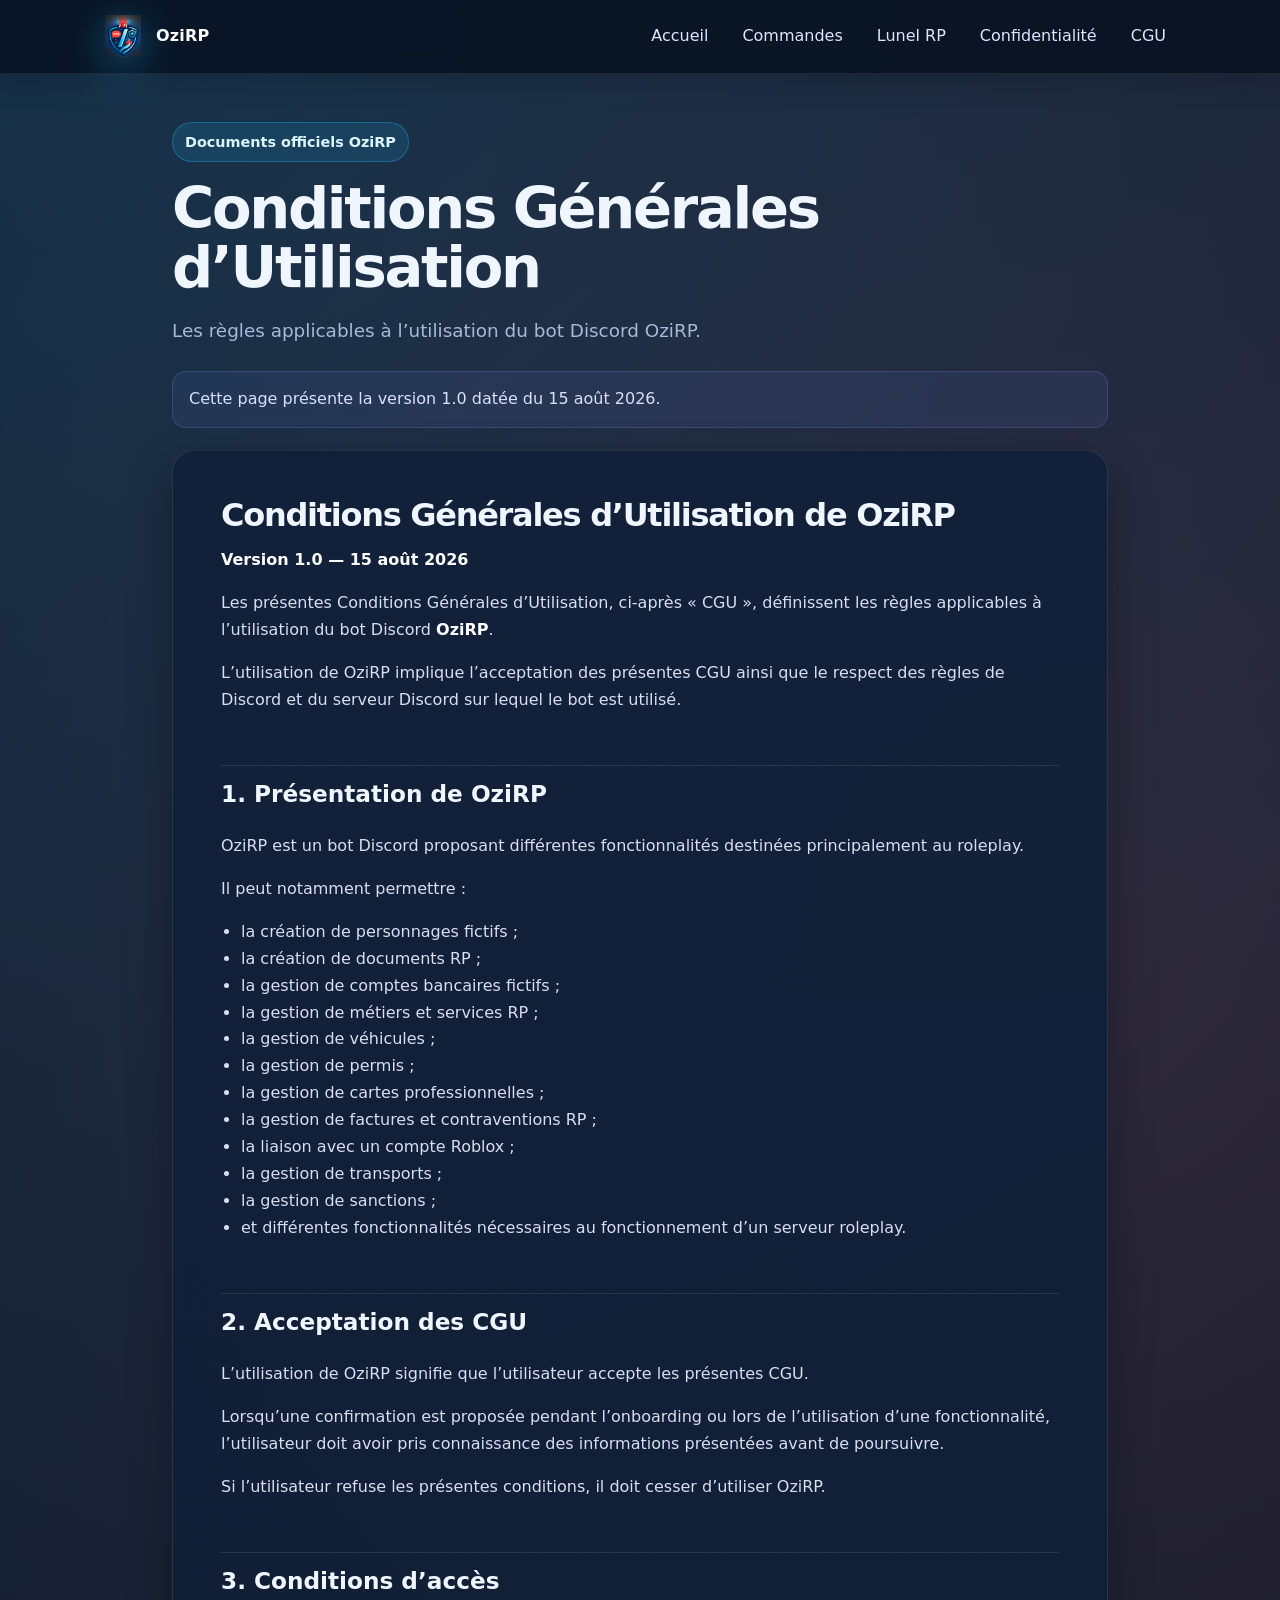
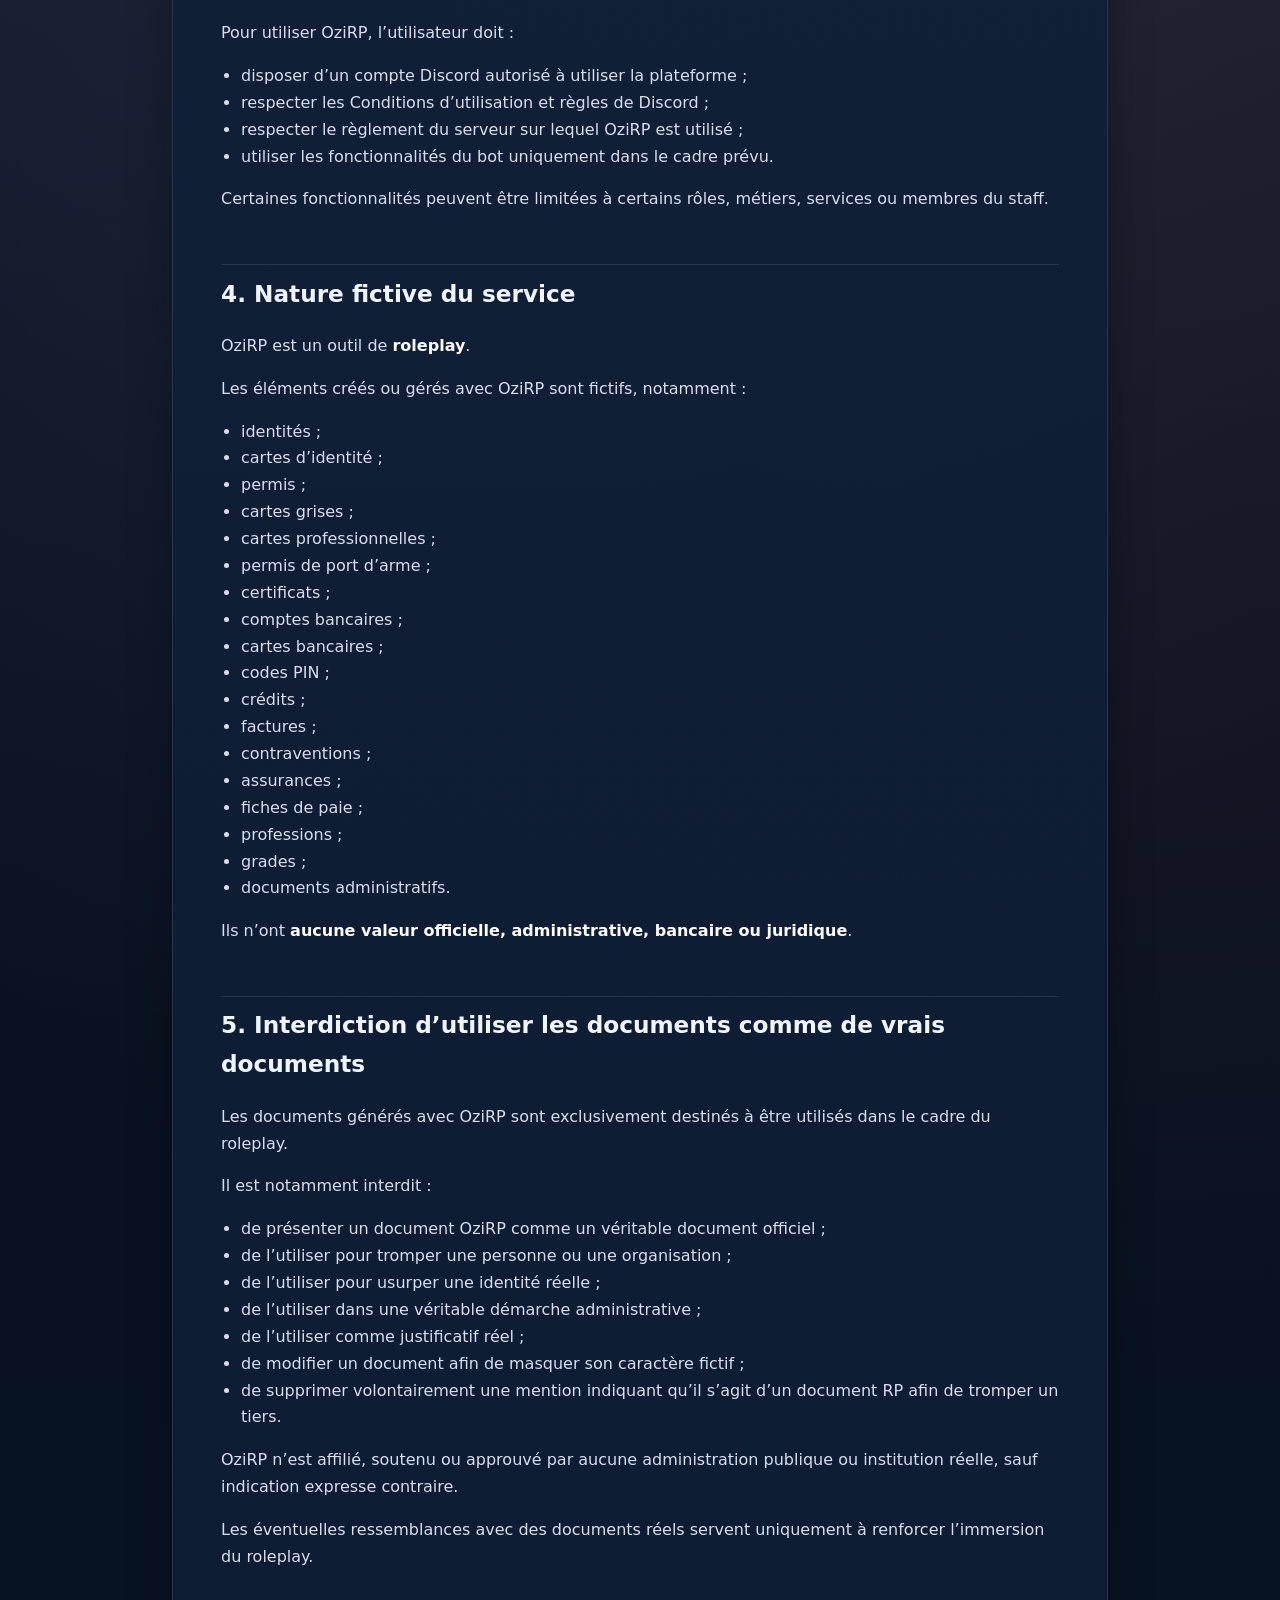
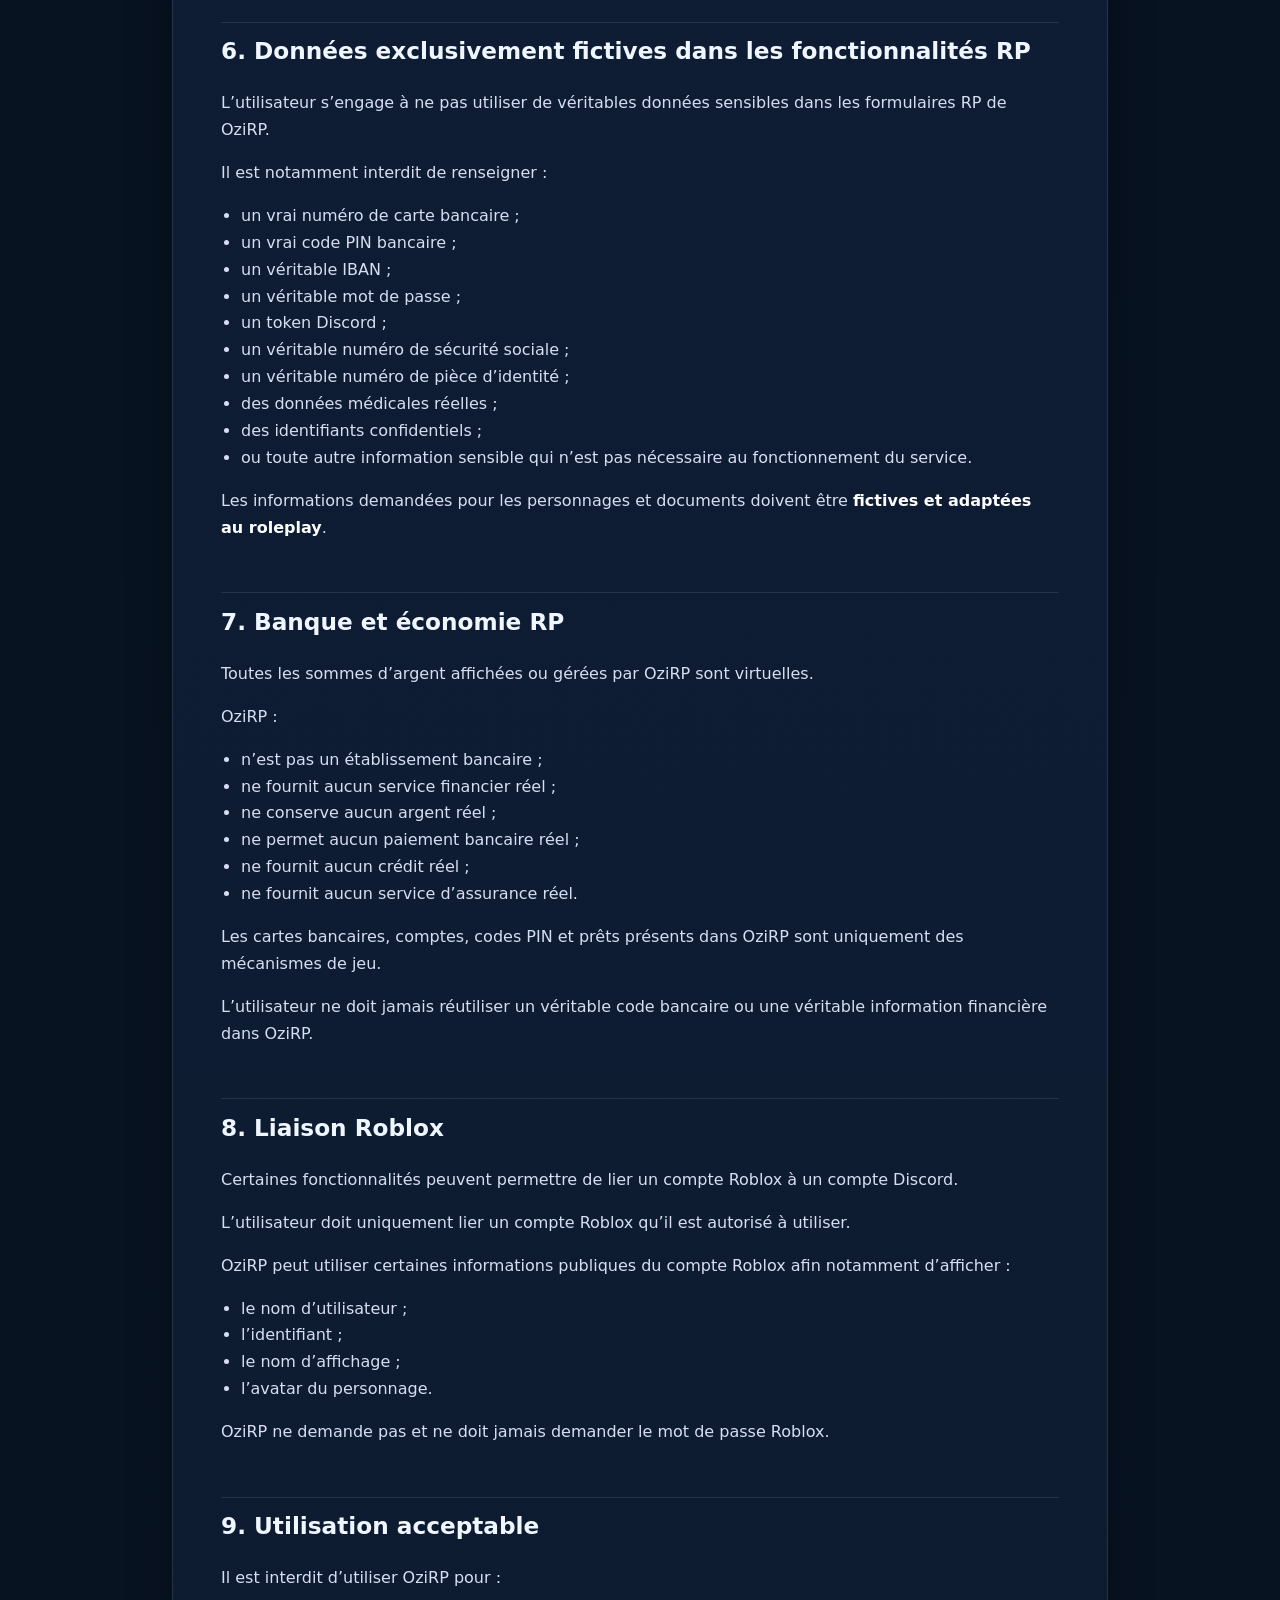
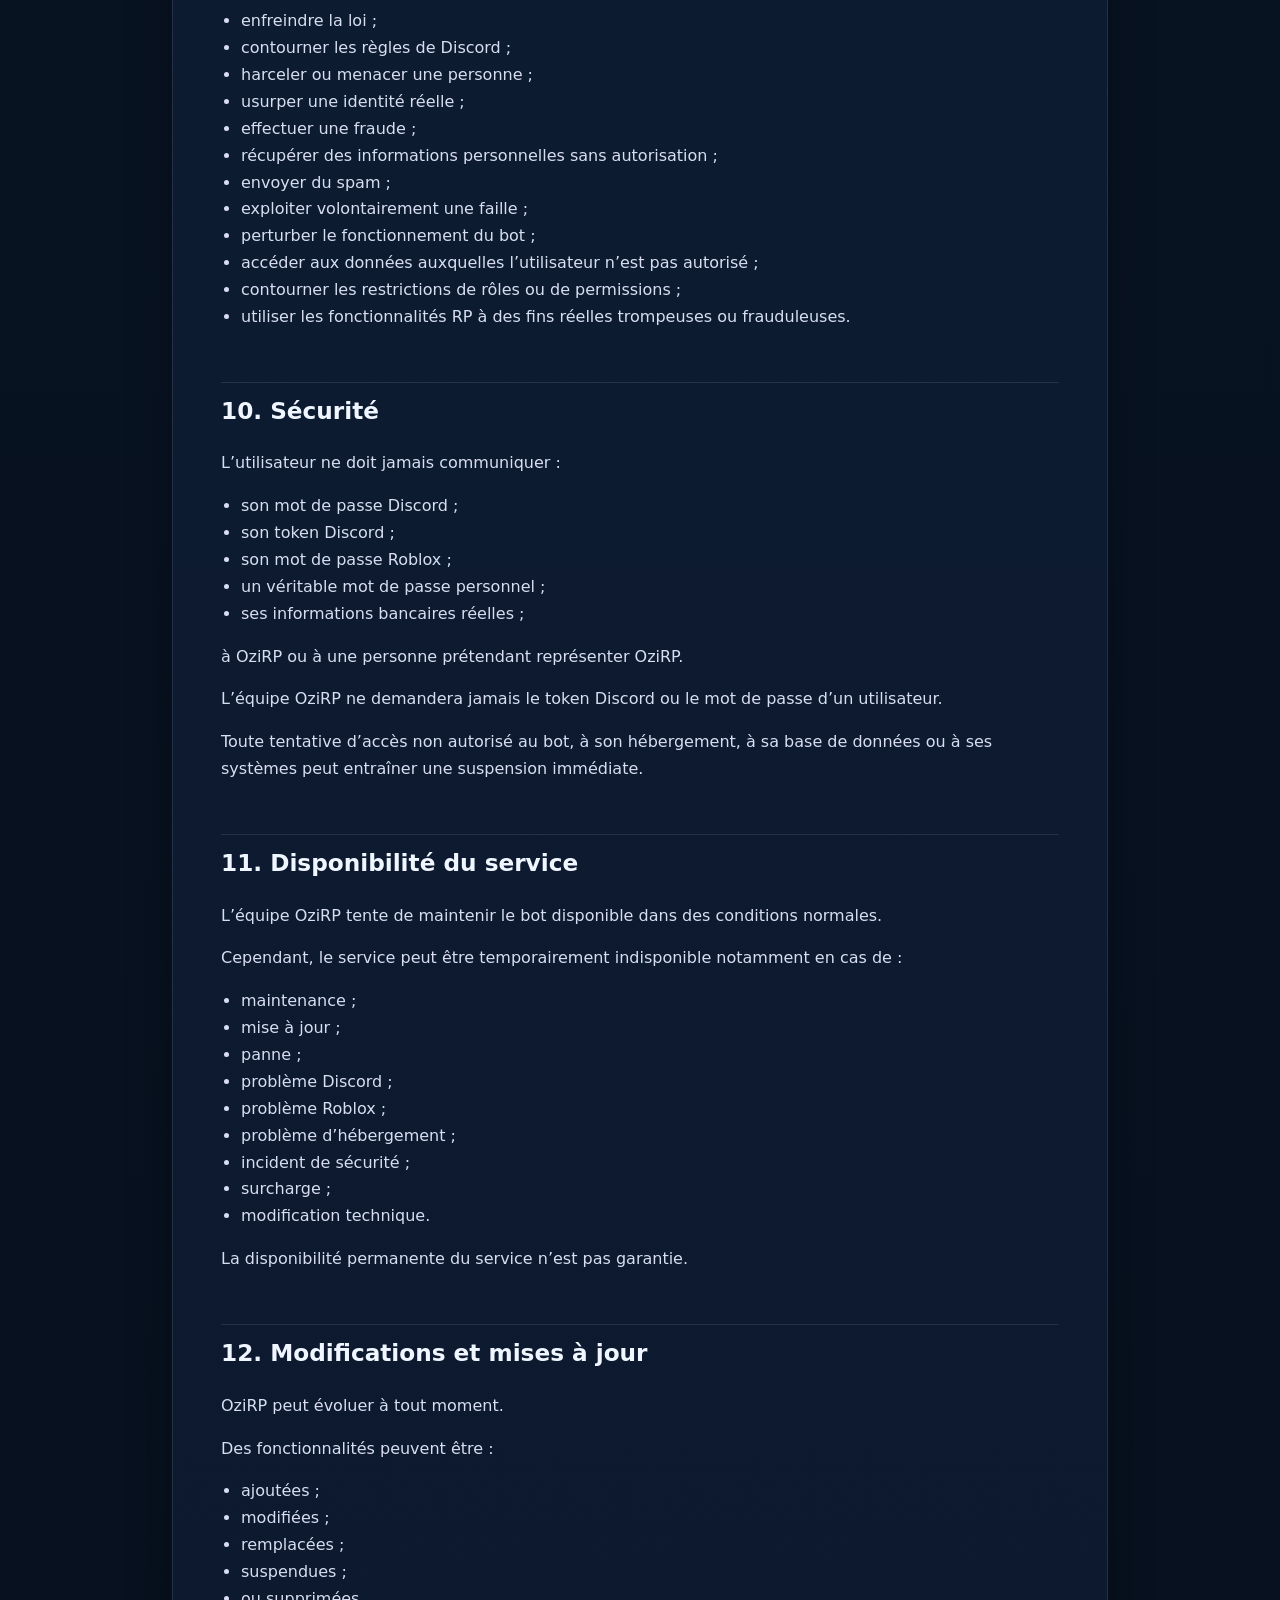
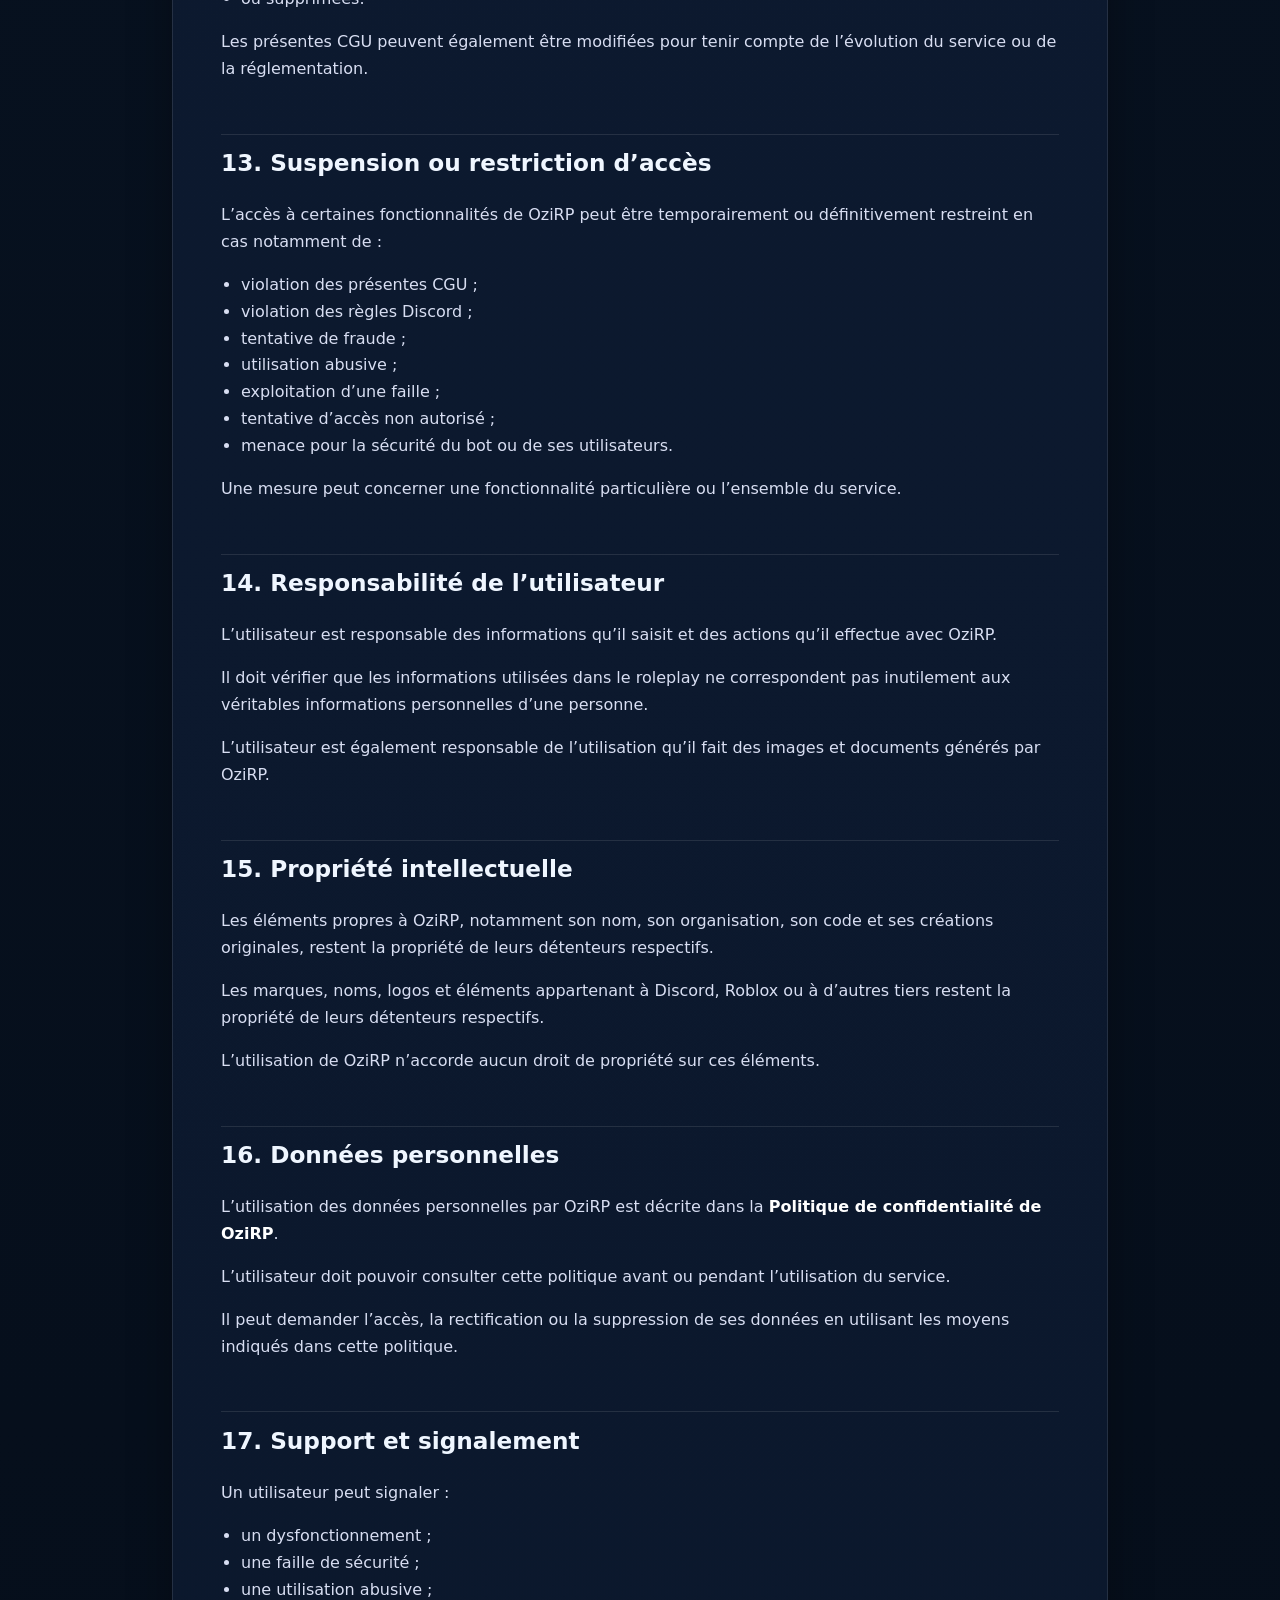
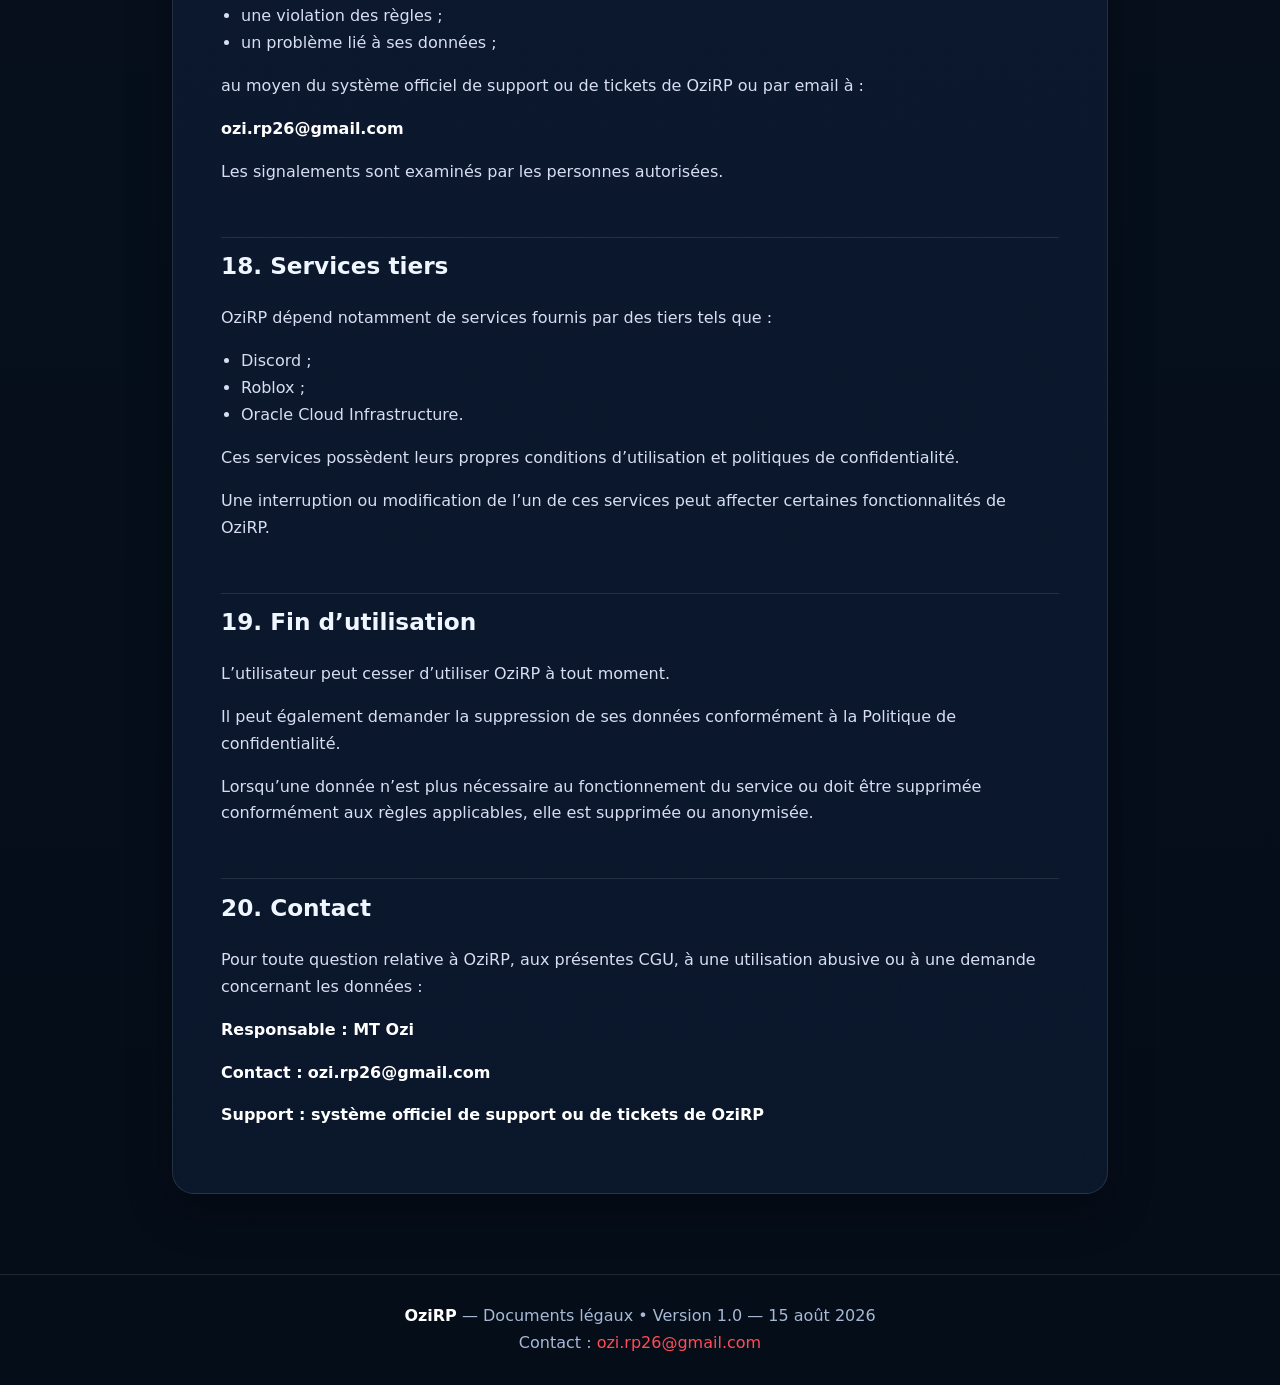
==== commit 973f9fbd: "Add files via upload" ====
--- a/cgu.html
+++ b/cgu.html
@@ -1,5 +1,5 @@
 <!doctype html>
-<html lang="fr"><head><meta charset="utf-8"><meta name="viewport" content="width=device-width,initial-scale=1"><title>Conditions Générales d’Utilisation — OziRP</title><meta name="description" content="Les règles applicables à l’utilisation du bot Discord OziRP."><link rel="stylesheet" href="styles.css"></head><body><header class="site-header"><nav class="nav"><a class="brand" href="index.html"><img class="brand-logo" src="assets/ozirp-logo-icon.png" alt="Logo OziRP"><span>OziRP</span></a><div class="navlinks"><a href="index.html">Accueil</a><a href="commandes.html">Commandes</a><a href="politique-confidentialite.html">Confidentialité</a><a href="cgu.html">CGU</a></div></nav></header><main class="legal-wrap"><div class="legal-top"><span class="badge">Documents officiels OziRP</span><h1>Conditions Générales d’Utilisation</h1><p class="lead">Les règles applicables à l’utilisation du bot Discord OziRP.</p></div><div class="legal-note">Cette page présente la version 1.0 datée du 15 août 2026.</div><article class="legal-card"><h1>Conditions Générales d’Utilisation de OziRP</h1>
+<html lang="fr"><head><meta charset="utf-8"><meta name="viewport" content="width=device-width,initial-scale=1"><title>Conditions Générales d’Utilisation — OziRP</title><meta name="description" content="Les règles applicables à l’utilisation du bot Discord OziRP."><link rel="stylesheet" href="styles.css"></head><body><header class="site-header"><nav class="nav"><a class="brand" href="index.html"><img class="brand-logo" src="assets/ozirp-logo-icon.png" alt="Logo OziRP"><span>OziRP</span></a><div class="navlinks"><a href="index.html">Accueil</a><a href="commandes.html">Commandes</a><a href="lunel-rp.html">Lunel RP</a><a href="politique-confidentialite.html">Confidentialité</a><a href="cgu.html">CGU</a></div></nav></header><main class="legal-wrap"><div class="legal-top"><span class="badge">Documents officiels OziRP</span><h1>Conditions Générales d’Utilisation</h1><p class="lead">Les règles applicables à l’utilisation du bot Discord OziRP.</p></div><div class="legal-note">Cette page présente la version 1.0 datée du 15 août 2026.</div><article class="legal-card"><h1>Conditions Générales d’Utilisation de OziRP</h1>
 <p><strong>Version 1.0 — 15 août 2026</strong></p>
 <p>Les présentes Conditions Générales d’Utilisation, ci-après « CGU », définissent les règles applicables à l’utilisation du bot Discord <strong>OziRP</strong>.</p>
 <p>L’utilisation de OziRP implique l’acceptation des présentes CGU ainsi que le respect des règles de Discord et du serveur Discord sur lequel le bot est utilisé.</p>
--- a/styles.css
+++ b/styles.css
@@ -134,3 +134,30 @@
 }
 
 .hero-logo-panel::after{content:"Logo officiel OziRP";display:block;position:absolute;opacity:0;pointer-events:none}
+
+
+/* --- Page Lunel RP --- */
+.lunel-wrap{max-width:1120px;margin:0 auto;padding:70px 22px 80px}
+.lunel-hero{position:relative;overflow:hidden;display:grid;grid-template-columns:1.15fr .85fr;gap:28px;align-items:center;padding:34px;border-radius:30px;background:linear-gradient(135deg,rgba(16,28,51,.96),rgba(10,20,38,.97));border:1px solid rgba(255,255,255,.08);box-shadow:0 28px 60px rgba(0,0,0,.22)}
+.lunel-hero::before{content:"";position:absolute;left:-90px;top:-100px;width:320px;height:320px;border-radius:50%;background:radial-gradient(circle,rgba(28,184,255,.23),transparent 68%)}
+.lunel-hero::after{content:"";position:absolute;right:-70px;bottom:-110px;width:300px;height:300px;border-radius:50%;background:radial-gradient(circle,rgba(255,76,85,.19),transparent 70%)}
+.lunel-hero-content,.lunel-code-card{position:relative;z-index:1}
+.lunel-hero h1{margin-top:18px}
+.lunel-code-card{padding:30px;border-radius:24px;text-align:center;background:linear-gradient(180deg,rgba(15,31,58,.96),rgba(11,24,44,.98));border:1px solid rgba(28,184,255,.25);box-shadow:0 18px 38px rgba(0,0,0,.22)}
+.server-label{display:block;color:var(--muted);font-size:.82rem;font-weight:800;letter-spacing:.11em}
+.server-code{display:block;margin:12px 0 8px;font-size:clamp(3.2rem,9vw,6.2rem);line-height:1;letter-spacing:.08em;color:#fff;text-shadow:0 0 26px rgba(28,184,255,.38)}
+.lunel-code-card p{color:var(--muted)}
+.copy-code{cursor:pointer;font:inherit}
+.copy-feedback{display:block;min-height:1.5em;margin-top:10px;color:var(--ok);font-weight:700}
+.lunel-grid{display:grid;grid-template-columns:repeat(3,minmax(0,1fr));gap:20px;margin-top:24px}
+.join-panel{margin-top:24px;display:grid;grid-template-columns:1.2fr .8fr;gap:26px;align-items:center;padding:30px;border-radius:26px;background:linear-gradient(135deg,rgba(18,42,78,.88),rgba(12,24,46,.96));border:1px solid rgba(28,184,255,.20);box-shadow:var(--shadow)}
+.join-panel h2{font-size:clamp(1.7rem,4vw,2.5rem);margin:14px 0 10px}
+.join-panel ol{margin:0;padding-left:1.25rem;color:#d8def2}
+.join-panel li{margin:.55rem 0}
+.join-cta{display:flex;flex-direction:column;gap:14px}
+.mini-code{padding:20px;border-radius:18px;text-align:center;background:rgba(6,16,31,.55);border:1px solid var(--line)}
+.mini-code span{display:block;color:var(--muted);font-size:.85rem;text-transform:uppercase;letter-spacing:.08em}
+.mini-code strong{display:block;margin-top:4px;font-size:2.3rem;letter-spacing:.08em}
+.lunel-card{border-color:rgba(255,76,85,.25)}
+@media(max-width:900px){.lunel-hero,.join-panel{grid-template-columns:1fr}.lunel-grid{grid-template-columns:1fr 1fr}}
+@media(max-width:760px){.lunel-wrap{padding-top:44px}.lunel-hero{padding:20px}.lunel-grid{grid-template-columns:1fr}.server-code{font-size:3.5rem}}
